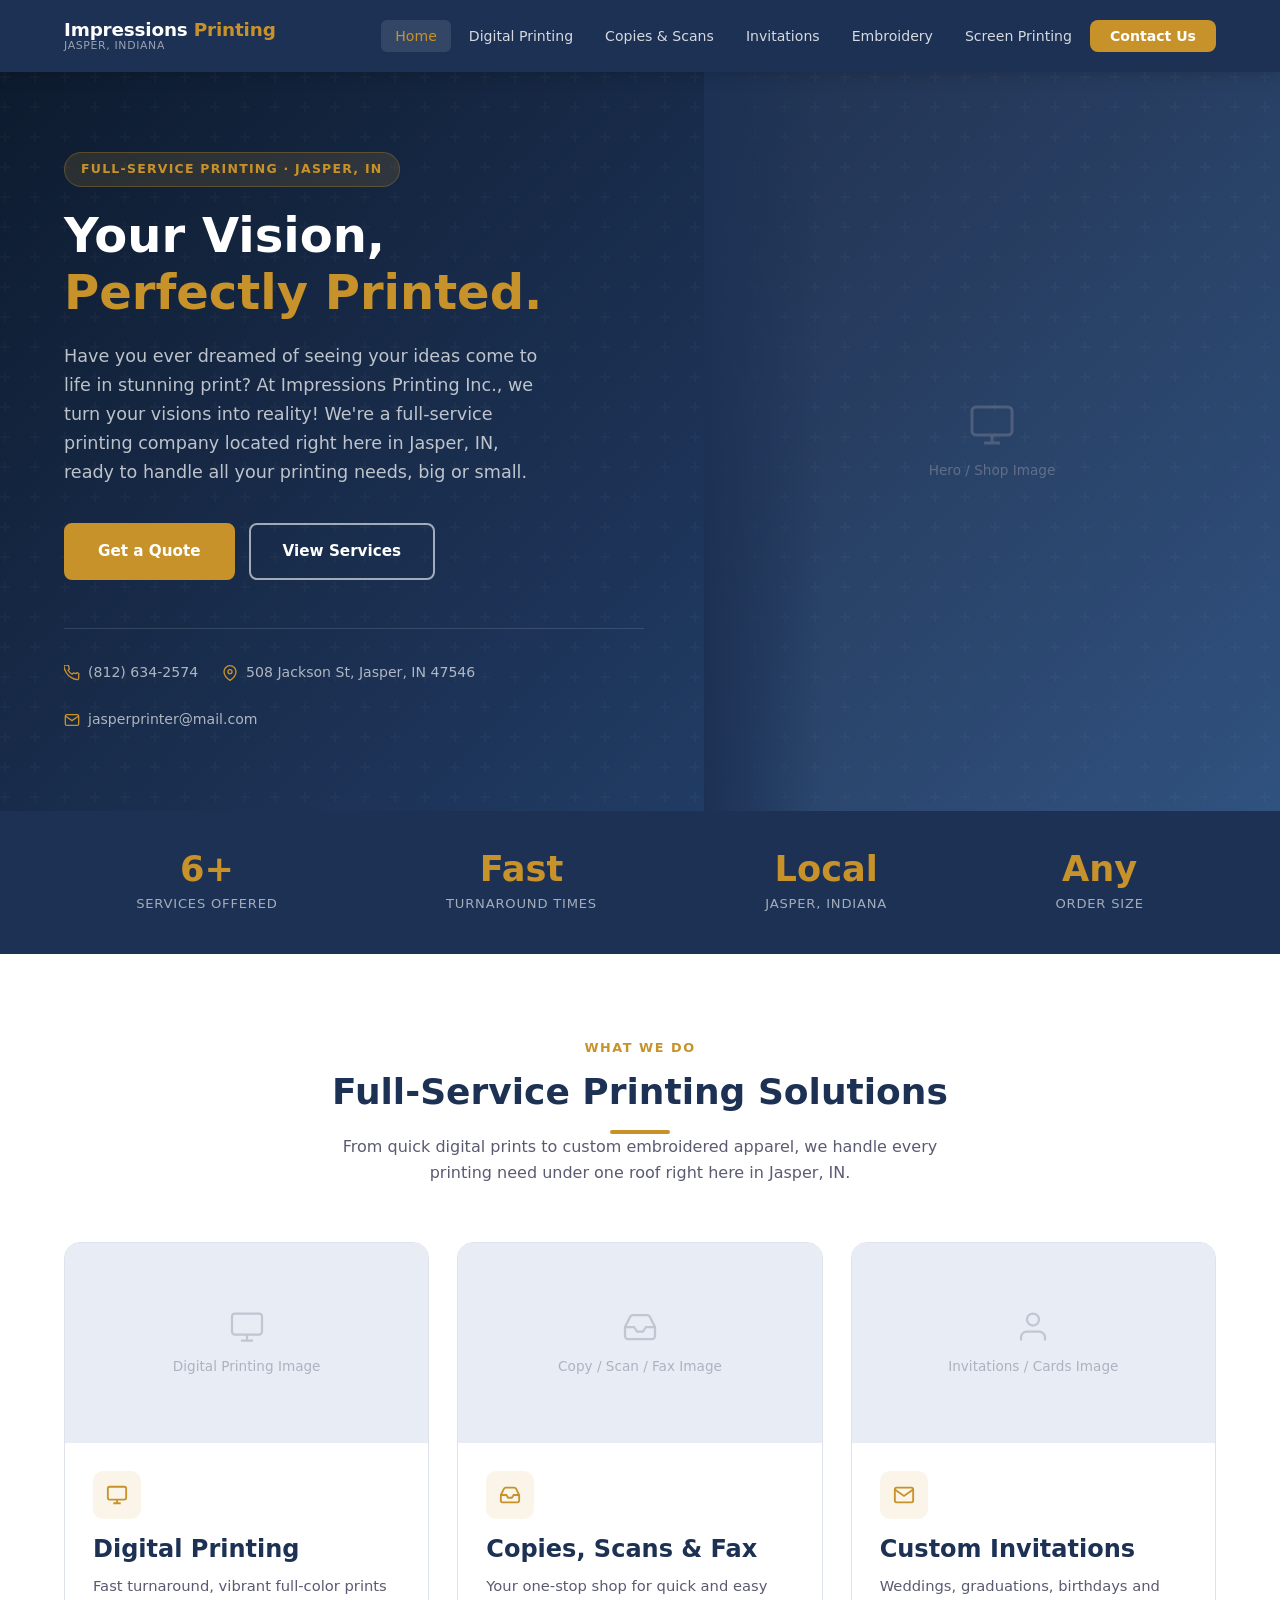
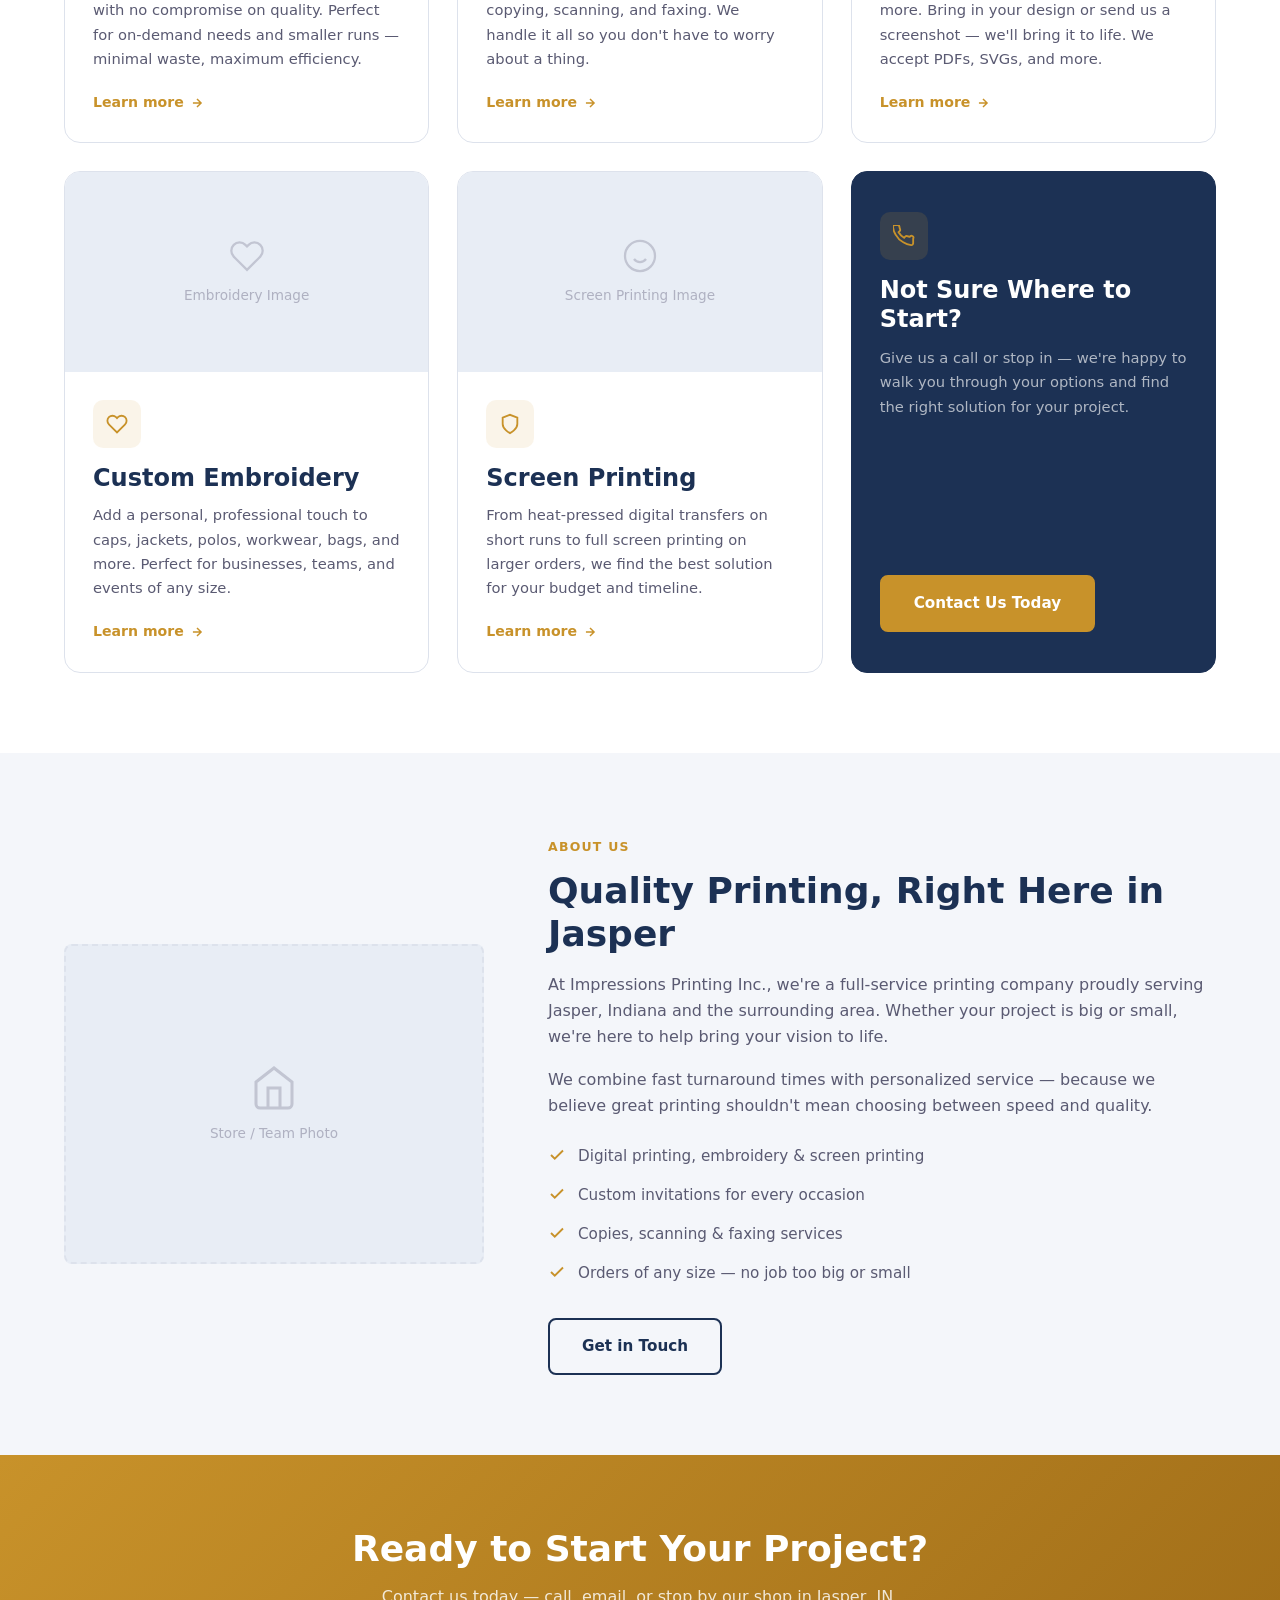
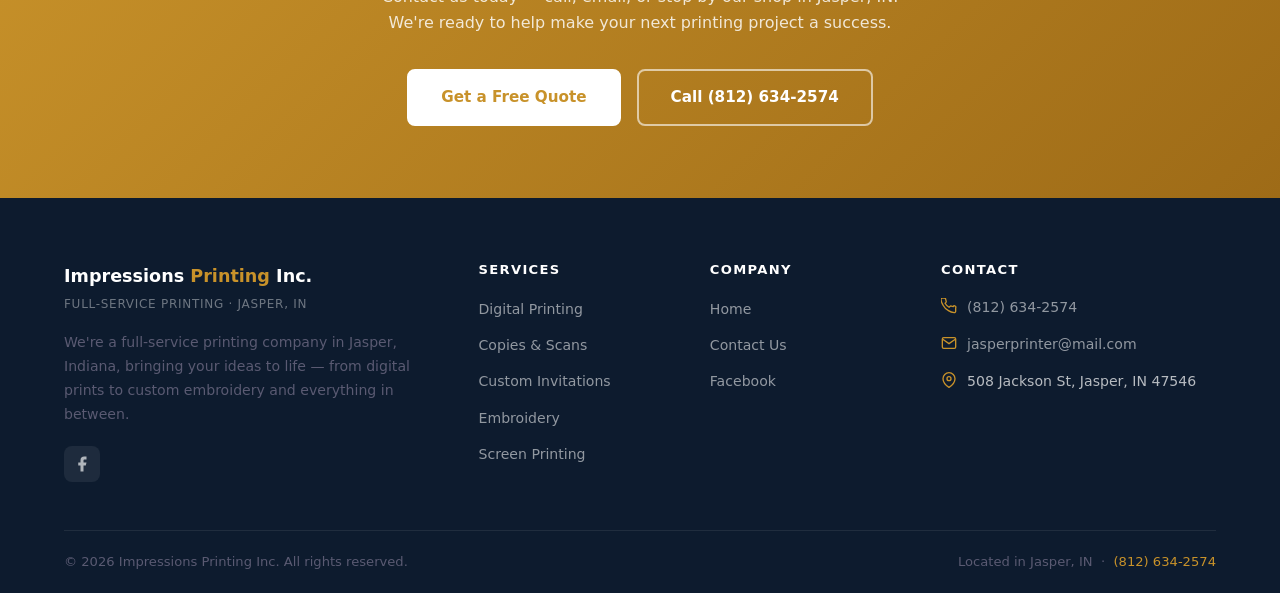
==== index.html @ 78465566 "Add files via upload" ====
<!DOCTYPE html>
<html lang="en">
<head>
  <meta charset="UTF-8" />
  <meta name="viewport" content="width=device-width, initial-scale=1.0" />
  <title>Impressions Printing Inc. — Full-Service Printing in Jasper, IN</title>
  <meta name="description" content="Impressions Printing Inc. in Jasper, IN offers digital printing, embroidery, screen printing, custom invitations, copies, scans, and faxing services." />
  <link rel="stylesheet" href="css/style.css" />
  <link rel="stylesheet" href="css/index.css" />
</head>
<body>

  <!-- ── Navigation ──────────────────────────────────────── -->
  <nav class="nav" role="navigation" aria-label="Main navigation">
    <div class="container nav__inner">
      <a href="index.html" class="nav__brand">
        <span class="nav__brand-name">Impressions <span>Printing</span></span>
        <span class="nav__brand-tagline">Jasper, Indiana</span>
      </a>

      <ul class="nav__links" role="list">
        <li><a href="index.html" class="active">Home</a></li>
        <li><a href="digital-printing.html">Digital Printing</a></li>
        <li><a href="copies-scans-fax.html">Copies &amp; Scans</a></li>
        <li><a href="invitations.html">Invitations</a></li>
        <li><a href="embroidery.html">Embroidery</a></li>
        <li><a href="screen-printing.html">Screen Printing</a></li>
        <li><a href="contact.html" class="nav__cta">Contact Us</a></li>
      </ul>

      <button class="nav__hamburger" id="hamburger" aria-label="Open menu" aria-expanded="false">
        <span></span><span></span><span></span>
      </button>
    </div>
  </nav>

  <!-- Mobile Nav -->
  <div class="nav__mobile" id="mobileNav" role="navigation" aria-label="Mobile navigation">
    <a href="index.html" class="active">Home</a>
    <a href="digital-printing.html">Digital Printing</a>
    <a href="copies-scans-fax.html">Copies &amp; Scans</a>
    <a href="invitations.html">Invitations</a>
    <a href="embroidery.html">Embroidery</a>
    <a href="screen-printing.html">Screen Printing</a>
    <a href="contact.html">Contact Us</a>
  </div>

  <!-- ── Hero ────────────────────────────────────────────── -->
  <section class="hero">
    <div class="hero__bg"></div>
    <div class="hero__image-area">
      <div class="img-placeholder">
        <svg width="48" height="48" fill="none" stroke="currentColor" stroke-width="1.5" viewBox="0 0 24 24"><rect x="2" y="3" width="20" height="14" rx="2"/><path d="M8 21h8M12 17v4"/></svg>
        <span>Hero / Shop Image</span>
      </div>
    </div>
    <div class="container">
      <div class="hero__content">
        <div class="hero__eyebrow">Full-Service Printing · Jasper, IN</div>
        <h1 class="hero__title">Your Vision,<br><span>Perfectly Printed.</span></h1>
        <p class="hero__subtitle">Have you ever dreamed of seeing your ideas come to life in stunning print? At Impressions Printing Inc., we turn your visions into reality! We're a full-service printing company located right here in Jasper, IN, ready to handle all your printing needs, big or small.</p>
        <div class="hero__actions">
          <a href="contact.html" class="btn btn-primary">Get a Quote</a>
          <a href="#services" class="btn btn-outline">View Services</a>
        </div>
        <div class="hero__meta">
          <span class="hero__meta-item">
            <svg width="16" height="16" fill="none" stroke="currentColor" stroke-width="2" viewBox="0 0 24 24"><path d="M22 16.92v3a2 2 0 01-2.18 2 19.79 19.79 0 01-8.63-3.07A19.5 19.5 0 013.07 10.8a19.79 19.79 0 01-3.07-8.68A2 2 0 012 0h3a2 2 0 012 1.72c.127.96.361 1.903.7 2.81a2 2 0 01-.45 2.11L6.09 7.91a16 16 0 006 6l1.27-1.27a2 2 0 012.11-.45c.907.339 1.85.573 2.81.7A2 2 0 0122 14.92v2z"/></svg>
            (812) 634-2574
          </span>
          <span class="hero__meta-item">
            <svg width="16" height="16" fill="none" stroke="currentColor" stroke-width="2" viewBox="0 0 24 24"><path d="M21 10c0 7-9 13-9 13s-9-6-9-13a9 9 0 0118 0z"/><circle cx="12" cy="10" r="3"/></svg>
            508 Jackson St, Jasper, IN 47546
          </span>
          <span class="hero__meta-item">
            <svg width="16" height="16" fill="none" stroke="currentColor" stroke-width="2" viewBox="0 0 24 24"><path d="M4 4h16c1.1 0 2 .9 2 2v12c0 1.1-.9 2-2 2H4c-1.1 0-2-.9-2-2V6c0-1.1.9-2 2-2z"/><polyline points="22,6 12,13 2,6"/></svg>
            jasperprinter@mail.com
          </span>
        </div>
      </div>
    </div>
  </section>

  <!-- ── Stats Bar ───────────────────────────────────────── -->
  <div class="stats-bar">
    <div class="container">
      <div class="stats-bar__inner">
        <div class="stat-item">
          <div class="stat-item__number">6+</div>
          <div class="stat-item__label">Services Offered</div>
        </div>
        <div class="stat-item">
          <div class="stat-item__number">Fast</div>
          <div class="stat-item__label">Turnaround Times</div>
        </div>
        <div class="stat-item">
          <div class="stat-item__number">Local</div>
          <div class="stat-item__label">Jasper, Indiana</div>
        </div>
        <div class="stat-item">
          <div class="stat-item__number">Any</div>
          <div class="stat-item__label">Order Size</div>
        </div>
      </div>
    </div>
  </div>

  <!-- ── Services Grid ───────────────────────────────────── -->
  <section class="section" id="services">
    <div class="container">
      <div class="section-header fade-in">
        <span class="eyebrow">What We Do</span>
        <h2>Full-Service Printing Solutions</h2>
        <div class="divider"></div>
        <p>From quick digital prints to custom embroidered apparel, we handle every printing need under one roof right here in Jasper, IN.</p>
      </div>

      <div class="services-grid">
        <!-- Digital Printing -->
        <article class="service-card fade-in">
          <div class="service-card__image">
            <div class="img-placeholder">
              <svg width="36" height="36" fill="none" stroke="currentColor" stroke-width="1.5" viewBox="0 0 24 24"><rect x="2" y="3" width="20" height="14" rx="2"/><path d="M8 21h8M12 17v4"/></svg>
              <span>Digital Printing Image</span>
            </div>
          </div>
          <div class="service-card__body">
            <div class="service-card__icon">
              <svg width="22" height="22" fill="none" stroke="currentColor" stroke-width="2" viewBox="0 0 24 24"><rect x="2" y="3" width="20" height="14" rx="2"/><path d="M8 21h8M12 17v4"/></svg>
            </div>
            <h3>Digital Printing</h3>
            <p>Fast turnaround, vibrant full-color prints with no compromise on quality. Perfect for on-demand needs and smaller runs — minimal waste, maximum efficiency.</p>
            <a href="digital-printing.html" class="service-card__link">
              Learn more
              <svg width="14" height="14" fill="none" stroke="currentColor" stroke-width="2.5" viewBox="0 0 24 24"><path d="M5 12h14M12 5l7 7-7 7"/></svg>
            </a>
          </div>
        </article>

        <!-- Copies / Scans / Fax -->
        <article class="service-card fade-in">
          <div class="service-card__image">
            <div class="img-placeholder">
              <svg width="36" height="36" fill="none" stroke="currentColor" stroke-width="1.5" viewBox="0 0 24 24"><polyline points="22 12 16 12 14 15 10 15 8 12 2 12"/><path d="M5.45 5.11L2 12v6a2 2 0 002 2h16a2 2 0 002-2v-6l-3.45-6.89A2 2 0 0016.76 4H7.24a2 2 0 00-1.79 1.11z"/></svg>
              <span>Copy / Scan / Fax Image</span>
            </div>
          </div>
          <div class="service-card__body">
            <div class="service-card__icon">
              <svg width="22" height="22" fill="none" stroke="currentColor" stroke-width="2" viewBox="0 0 24 24"><polyline points="22 12 16 12 14 15 10 15 8 12 2 12"/><path d="M5.45 5.11L2 12v6a2 2 0 002 2h16a2 2 0 002-2v-6l-3.45-6.89A2 2 0 0016.76 4H7.24a2 2 0 00-1.79 1.11z"/></svg>
            </div>
            <h3>Copies, Scans &amp; Fax</h3>
            <p>Your one-stop shop for quick and easy copying, scanning, and faxing. We handle it all so you don't have to worry about a thing.</p>
            <a href="copies-scans-fax.html" class="service-card__link">
              Learn more
              <svg width="14" height="14" fill="none" stroke="currentColor" stroke-width="2.5" viewBox="0 0 24 24"><path d="M5 12h14M12 5l7 7-7 7"/></svg>
            </a>
          </div>
        </article>

        <!-- Invitations -->
        <article class="service-card fade-in">
          <div class="service-card__image">
            <div class="img-placeholder">
              <svg width="36" height="36" fill="none" stroke="currentColor" stroke-width="1.5" viewBox="0 0 24 24"><path d="M20 21v-2a4 4 0 00-4-4H8a4 4 0 00-4 4v2"/><circle cx="12" cy="7" r="4"/></svg>
              <span>Invitations / Cards Image</span>
            </div>
          </div>
          <div class="service-card__body">
            <div class="service-card__icon">
              <svg width="22" height="22" fill="none" stroke="currentColor" stroke-width="2" viewBox="0 0 24 24"><path d="M4 4h16c1.1 0 2 .9 2 2v12c0 1.1-.9 2-2 2H4c-1.1 0-2-.9-2-2V6c0-1.1.9-2 2-2z"/><polyline points="22,6 12,13 2,6"/></svg>
            </div>
            <h3>Custom Invitations</h3>
            <p>Weddings, graduations, birthdays and more. Bring in your design or send us a screenshot — we'll bring it to life. We accept PDFs, SVGs, and more.</p>
            <a href="invitations.html" class="service-card__link">
              Learn more
              <svg width="14" height="14" fill="none" stroke="currentColor" stroke-width="2.5" viewBox="0 0 24 24"><path d="M5 12h14M12 5l7 7-7 7"/></svg>
            </a>
          </div>
        </article>

        <!-- Embroidery -->
        <article class="service-card fade-in">
          <div class="service-card__image">
            <div class="img-placeholder">
              <svg width="36" height="36" fill="none" stroke="currentColor" stroke-width="1.5" viewBox="0 0 24 24"><path d="M20.84 4.61a5.5 5.5 0 00-7.78 0L12 5.67l-1.06-1.06a5.5 5.5 0 00-7.78 7.78l1.06 1.06L12 21.23l7.78-7.78 1.06-1.06a5.5 5.5 0 000-7.78z"/></svg>
              <span>Embroidery Image</span>
            </div>
          </div>
          <div class="service-card__body">
            <div class="service-card__icon">
              <svg width="22" height="22" fill="none" stroke="currentColor" stroke-width="2" viewBox="0 0 24 24"><path d="M20.84 4.61a5.5 5.5 0 00-7.78 0L12 5.67l-1.06-1.06a5.5 5.5 0 00-7.78 7.78l1.06 1.06L12 21.23l7.78-7.78 1.06-1.06a5.5 5.5 0 000-7.78z"/></svg>
            </div>
            <h3>Custom Embroidery</h3>
            <p>Add a personal, professional touch to caps, jackets, polos, workwear, bags, and more. Perfect for businesses, teams, and events of any size.</p>
            <a href="embroidery.html" class="service-card__link">
              Learn more
              <svg width="14" height="14" fill="none" stroke="currentColor" stroke-width="2.5" viewBox="0 0 24 24"><path d="M5 12h14M12 5l7 7-7 7"/></svg>
            </a>
          </div>
        </article>

        <!-- Screen Printing -->
        <article class="service-card fade-in">
          <div class="service-card__image">
            <div class="img-placeholder">
              <svg width="36" height="36" fill="none" stroke="currentColor" stroke-width="1.5" viewBox="0 0 24 24"><circle cx="12" cy="12" r="10"/><path d="M8 14s1.5 2 4 2 4-2 4-2M9 9h.01M15 9h.01"/></svg>
              <span>Screen Printing Image</span>
            </div>
          </div>
          <div class="service-card__body">
            <div class="service-card__icon">
              <svg width="22" height="22" fill="none" stroke="currentColor" stroke-width="2" viewBox="0 0 24 24"><path d="M12 22s8-4 8-10V5l-8-3-8 3v7c0 6 8 10 8 10z"/></svg>
            </div>
            <h3>Screen Printing</h3>
            <p>From heat-pressed digital transfers on short runs to full screen printing on larger orders, we find the best solution for your budget and timeline.</p>
            <a href="screen-printing.html" class="service-card__link">
              Learn more
              <svg width="14" height="14" fill="none" stroke="currentColor" stroke-width="2.5" viewBox="0 0 24 24"><path d="M5 12h14M12 5l7 7-7 7"/></svg>
            </a>
          </div>
        </article>

        <!-- CTA Card -->
        <article class="service-card fade-in" style="background: var(--primary); border-color: var(--primary);">
          <div class="service-card__body" style="justify-content: center; align-items: flex-start; padding: 40px 28px;">
            <div class="service-card__icon" style="background: rgba(200,146,42,0.15);">
              <svg width="22" height="22" fill="none" stroke="currentColor" stroke-width="2" viewBox="0 0 24 24" style="color: var(--accent)"><path d="M22 16.92v3a2 2 0 01-2.18 2 19.79 19.79 0 01-8.63-3.07A19.5 19.5 0 013.07 10.8 19.79 19.79 0 01-.01 2.18 2 2 0 012 0h3a2 2 0 012 1.72c.127.96.361 1.903.7 2.81a2 2 0 01-.45 2.11L6.09 7.91a16 16 0 006 6l1.27-1.27a2 2 0 012.11-.45c.907.339 1.85.573 2.81.7A2 2 0 0122 14.92v2z"/></svg>
            </div>
            <h3 style="color: #fff; margin-bottom: 12px;">Not Sure Where to Start?</h3>
            <p style="color: rgba(255,255,255,0.65); margin-bottom: 24px;">Give us a call or stop in — we're happy to walk you through your options and find the right solution for your project.</p>
            <a href="contact.html" class="btn btn-primary">Contact Us Today</a>
          </div>
        </article>
      </div>
    </div>
  </section>

  <!-- ── About / Intro ───────────────────────────────────── -->
  <section class="section section--light">
    <div class="container">
      <div class="feature-row">
        <div class="feature-row__image fade-in">
          <div class="img-placeholder" style="height:100%;">
            <svg width="48" height="48" fill="none" stroke="currentColor" stroke-width="1.5" viewBox="0 0 24 24"><path d="M3 9l9-7 9 7v11a2 2 0 01-2 2H5a2 2 0 01-2-2z"/><polyline points="9 22 9 12 15 12 15 22"/></svg>
            <span>Store / Team Photo</span>
          </div>
        </div>
        <div class="feature-row__content fade-in">
          <span class="eyebrow">About Us</span>
          <h2>Quality Printing, Right Here in Jasper</h2>
          <p>At Impressions Printing Inc., we're a full-service printing company proudly serving Jasper, Indiana and the surrounding area. Whether your project is big or small, we're here to help bring your vision to life.</p>
          <p>We combine fast turnaround times with personalized service — because we believe great printing shouldn't mean choosing between speed and quality.</p>
          <ul class="icon-list">
            <li>
              <svg width="18" height="18" fill="none" stroke="currentColor" stroke-width="2.5" viewBox="0 0 24 24"><polyline points="20 6 9 17 4 12"/></svg>
              Digital printing, embroidery &amp; screen printing
            </li>
            <li>
              <svg width="18" height="18" fill="none" stroke="currentColor" stroke-width="2.5" viewBox="0 0 24 24"><polyline points="20 6 9 17 4 12"/></svg>
              Custom invitations for every occasion
            </li>
            <li>
              <svg width="18" height="18" fill="none" stroke="currentColor" stroke-width="2.5" viewBox="0 0 24 24"><polyline points="20 6 9 17 4 12"/></svg>
              Copies, scanning &amp; faxing services
            </li>
            <li>
              <svg width="18" height="18" fill="none" stroke="currentColor" stroke-width="2.5" viewBox="0 0 24 24"><polyline points="20 6 9 17 4 12"/></svg>
              Orders of any size — no job too big or small
            </li>
          </ul>
          <a href="contact.html" class="btn btn-outline-dark" style="margin-top: 8px;">Get in Touch</a>
        </div>
      </div>
    </div>
  </section>

  <!-- ── CTA Banner ──────────────────────────────────────── -->
  <section class="cta-banner">
    <div class="container">
      <h2>Ready to Start Your Project?</h2>
      <p>Contact us today — call, email, or stop by our shop in Jasper, IN. We're ready to help make your next printing project a success.</p>
      <div class="cta-banner__actions">
        <a href="contact.html" class="btn btn-primary">Get a Free Quote</a>
        <a href="tel:8126342574" class="btn btn-outline">Call (812) 634-2574</a>
      </div>
    </div>
  </section>

  <!-- ── Footer ──────────────────────────────────────────── -->
  <footer class="footer">
    <div class="container">
      <div class="footer__grid">
        <div>
          <div class="footer__brand-name">Impressions <span>Printing</span> Inc.</div>
          <div class="footer__brand-tagline">Full-Service Printing · Jasper, IN</div>
          <p class="footer__about">We're a full-service printing company in Jasper, Indiana, bringing your ideas to life — from digital prints to custom embroidery and everything in between.</p>
          <div class="footer__social">
            <a href="https://www.facebook.com/jasperprinter" target="_blank" rel="noopener" aria-label="Find us on Facebook">
              <svg width="18" height="18" fill="currentColor" viewBox="0 0 24 24"><path d="M18 2h-3a5 5 0 00-5 5v3H7v4h3v8h4v-8h3l1-4h-4V7a1 1 0 011-1h3z"/></svg>
            </a>
          </div>
        </div>

        <div class="footer__col">
          <h5>Services</h5>
          <ul class="footer__links">
            <li><a href="digital-printing.html">Digital Printing</a></li>
            <li><a href="copies-scans-fax.html">Copies &amp; Scans</a></li>
            <li><a href="invitations.html">Custom Invitations</a></li>
            <li><a href="embroidery.html">Embroidery</a></li>
            <li><a href="screen-printing.html">Screen Printing</a></li>
          </ul>
        </div>

        <div class="footer__col">
          <h5>Company</h5>
          <ul class="footer__links">
            <li><a href="index.html">Home</a></li>
            <li><a href="contact.html">Contact Us</a></li>
            <li><a href="https://www.facebook.com/jasperprinter" target="_blank" rel="noopener">Facebook</a></li>
          </ul>
        </div>

        <div class="footer__col">
          <h5>Contact</h5>
          <div class="footer__contact-item">
            <svg width="16" height="16" fill="none" stroke="currentColor" stroke-width="2" viewBox="0 0 24 24"><path d="M22 16.92v3a2 2 0 01-2.18 2 19.79 19.79 0 01-8.63-3.07A19.5 19.5 0 013.07 10.8 19.79 19.79 0 01-.01 2.18 2 2 0 012 0h3a2 2 0 012 1.72c.127.96.361 1.903.7 2.81a2 2 0 01-.45 2.11L6.09 7.91a16 16 0 006 6l1.27-1.27a2 2 0 012.11-.45c.907.339 1.85.573 2.81.7A2 2 0 0122 14.92v2z"/></svg>
            <a href="tel:8126342574">(812) 634-2574</a>
          </div>
          <div class="footer__contact-item">
            <svg width="16" height="16" fill="none" stroke="currentColor" stroke-width="2" viewBox="0 0 24 24"><path d="M4 4h16c1.1 0 2 .9 2 2v12c0 1.1-.9 2-2 2H4c-1.1 0-2-.9-2-2V6c0-1.1.9-2 2-2z"/><polyline points="22,6 12,13 2,6"/></svg>
            <a href="mailto:jasperprinter@mail.com">jasperprinter@mail.com</a>
          </div>
          <div class="footer__contact-item">
            <svg width="16" height="16" fill="none" stroke="currentColor" stroke-width="2" viewBox="0 0 24 24"><path d="M21 10c0 7-9 13-9 13s-9-6-9-13a9 9 0 0118 0z"/><circle cx="12" cy="10" r="3"/></svg>
            <span>508 Jackson St, Jasper, IN 47546</span>
          </div>
        </div>
      </div>

      <div class="footer__bottom">
        <p>&copy; 2026 Impressions Printing Inc. All rights reserved.</p>
        <p>Located in Jasper, IN &nbsp;·&nbsp; <a href="tel:8126342574" style="color: var(--accent)">(812) 634-2574</a></p>
      </div>
    </div>
  </footer>

  <script src="js/main.js"></script>
</body>
</html>
---- css/style.css ----
/* ============================================================
   Impressions Printing Inc. — Shared Stylesheet
   Used across all pages. Page-specific styles live in their
   own files: index.css, contact.css, embroidery.css, etc.
   ============================================================ */

/* ── Variables ─────────────────────────────────────────────── */
:root {
  --primary:        #1C3154;
  --primary-hover:  #243D68;
  --accent:         #C8922A;
  --accent-hover:   #DDA535;
  --dark:           #0D1B2E;
  --text:           #2C2C3E;
  --text-secondary: #5A5A72;
  --text-light:     #8A8AA0;
  --bg:             #FFFFFF;
  --bg-light:       #F4F6FA;
  --bg-mid:         #E8EDF5;
  --border:         #DDE2EC;
  --shadow-sm:      0 2px 8px rgba(28,49,84,0.08);
  --shadow-md:      0 4px 24px rgba(28,49,84,0.13);
  --shadow-lg:      0 8px 48px rgba(28,49,84,0.18);
  --radius:         8px;
  --radius-lg:      16px;
  --transition:     0.25s ease;
  --nav-height:     72px;
  --max-width:      1200px;
}

/* ── Reset & Base ───────────────────────────────────────────── */
*, *::before, *::after { box-sizing: border-box; margin: 0; padding: 0; }

html { scroll-behavior: smooth; font-size: 16px; }

body {
  font-family: 'Segoe UI', system-ui, -apple-system, sans-serif;
  color: var(--text);
  background: var(--bg);
  line-height: 1.65;
  -webkit-font-smoothing: antialiased;
  padding-top: var(--nav-height);
}

img { max-width: 100%; height: auto; display: block; }
a  { color: inherit; text-decoration: none; }
ul { list-style: none; }

/* ── Typography ─────────────────────────────────────────────── */
h1, h2, h3, h4, h5 {
  font-weight: 700;
  line-height: 1.2;
  color: var(--primary);
}
h1 { font-size: clamp(2rem, 5vw, 3rem); }
h2 { font-size: clamp(1.5rem, 3.5vw, 2.25rem); }
h3 { font-size: clamp(1.1rem, 2.5vw, 1.5rem); }
h4 { font-size: 1.1rem; }
p  { color: var(--text-secondary); }

/* ── Utilities ──────────────────────────────────────────────── */
.container {
  width: 100%;
  max-width: var(--max-width);
  margin: 0 auto;
  padding: 0 24px;
}

.section { padding: 80px 0; }
.section--light { background: var(--bg-light); }
.section--dark  { background: var(--dark); color: #fff; }
.section--dark h2, .section--dark h3 { color: #fff; }
.section--dark p { color: rgba(255,255,255,0.75); }

.section-header {
  text-align: center;
  margin-bottom: 56px;
}
.section-header .eyebrow {
  display: inline-block;
  font-size: 0.8rem;
  font-weight: 700;
  letter-spacing: 0.12em;
  text-transform: uppercase;
  color: var(--accent);
  margin-bottom: 12px;
}
.section-header h2 { margin-bottom: 16px; }
.section-header p  { max-width: 600px; margin: 0 auto; }

.divider {
  width: 60px;
  height: 4px;
  background: var(--accent);
  border-radius: 2px;
  margin: 16px auto 0;
}

/* ── Buttons ────────────────────────────────────────────────── */
.btn {
  display: inline-flex;
  align-items: center;
  gap: 8px;
  padding: 14px 32px;
  border-radius: var(--radius);
  font-weight: 600;
  font-size: 0.95rem;
  cursor: pointer;
  border: 2px solid transparent;
  transition: var(--transition);
  white-space: nowrap;
}
.btn-primary {
  background: var(--accent);
  color: #fff;
  border-color: var(--accent);
}
.btn-primary:hover {
  background: var(--accent-hover);
  border-color: var(--accent-hover);
  transform: translateY(-1px);
  box-shadow: var(--shadow-md);
}
.btn-outline {
  background: transparent;
  color: #fff;
  border-color: rgba(255,255,255,0.6);
}
.btn-outline:hover {
  background: rgba(255,255,255,0.12);
  border-color: #fff;
}
.btn-outline-dark {
  background: transparent;
  color: var(--primary);
  border-color: var(--primary);
}
.btn-outline-dark:hover {
  background: var(--primary);
  color: #fff;
}

/* ── Image Placeholders ─────────────────────────────────────── */
.img-placeholder {
  background: var(--bg-mid);
  display: flex;
  flex-direction: column;
  align-items: center;
  justify-content: center;
  gap: 10px;
  color: var(--text-light);
  font-size: 0.85rem;
  font-weight: 500;
  border-radius: var(--radius);
  border: 2px dashed var(--border);
  text-align: center;
  padding: 24px;
}
.img-placeholder svg { opacity: 0.4; }
.img-placeholder span { opacity: 0.6; }

/* ── Navigation ─────────────────────────────────────────────── */
.nav {
  position: fixed;
  top: 0;
  left: 0;
  right: 0;
  z-index: 1000;
  height: var(--nav-height);
  background: var(--primary);
  box-shadow: 0 2px 16px rgba(0,0,0,0.18);
  transition: var(--transition);
}
.nav__inner {
  display: flex;
  align-items: center;
  justify-content: space-between;
  height: 100%;
}
.nav__brand {
  display: flex;
  flex-direction: column;
  line-height: 1.15;
}
.nav__brand-name {
  font-size: 1.15rem;
  font-weight: 800;
  color: #fff;
  letter-spacing: -0.01em;
}
.nav__brand-name span { color: var(--accent); }
.nav__brand-tagline {
  font-size: 0.68rem;
  color: rgba(255,255,255,0.55);
  letter-spacing: 0.06em;
  text-transform: uppercase;
}
.nav__links {
  display: flex;
  align-items: center;
  gap: 4px;
}
.nav__links a {
  padding: 8px 14px;
  border-radius: 6px;
  font-size: 0.88rem;
  font-weight: 500;
  color: rgba(255,255,255,0.82);
  transition: var(--transition);
  white-space: nowrap;
}
.nav__links a:hover,
.nav__links a.active {
  color: #fff;
  background: rgba(255,255,255,0.1);
}
.nav__links a.active { color: var(--accent); }
.nav__cta {
  padding: 8px 20px !important;
  background: var(--accent) !important;
  color: #fff !important;
  border-radius: var(--radius) !important;
  font-weight: 600 !important;
}
.nav__cta:hover {
  background: var(--accent-hover) !important;
  transform: translateY(-1px);
}
.nav__hamburger {
  display: none;
  flex-direction: column;
  gap: 5px;
  cursor: pointer;
  padding: 6px;
  background: none;
  border: none;
}
.nav__hamburger span {
  display: block;
  width: 24px;
  height: 2px;
  background: #fff;
  border-radius: 2px;
  transition: var(--transition);
}
.nav__hamburger.open span:nth-child(1) { transform: translateY(7px) rotate(45deg); }
.nav__hamburger.open span:nth-child(2) { opacity: 0; }
.nav__hamburger.open span:nth-child(3) { transform: translateY(-7px) rotate(-45deg); }
.nav__mobile {
  display: none;
  position: fixed;
  top: var(--nav-height);
  left: 0;
  right: 0;
  background: var(--dark);
  padding: 16px 24px 24px;
  flex-direction: column;
  gap: 4px;
  box-shadow: var(--shadow-lg);
  z-index: 999;
}
.nav__mobile.open { display: flex; }
.nav__mobile a {
  padding: 12px 16px;
  border-radius: var(--radius);
  color: rgba(255,255,255,0.85);
  font-weight: 500;
  transition: var(--transition);
  border-bottom: 1px solid rgba(255,255,255,0.06);
}
.nav__mobile a:last-child { border-bottom: none; }
.nav__mobile a:hover, .nav__mobile a.active {
  background: rgba(255,255,255,0.08);
  color: var(--accent);
}

/* ── Inner Page Hero ────────────────────────────────────────── */
/* Full homepage hero lives in index.css */
.page-hero {
  background: linear-gradient(135deg, var(--dark) 0%, var(--primary) 100%);
  padding: 64px 0 56px;
  text-align: center;
}
.page-hero h1 { color: #fff; margin-bottom: 12px; }
.page-hero .page-hero__sub {
  color: rgba(255,255,255,0.65);
  font-size: 1.05rem;
  max-width: 540px;
  margin: 0 auto;
}
.page-hero .breadcrumb {
  display: flex;
  align-items: center;
  justify-content: center;
  gap: 8px;
  font-size: 0.82rem;
  color: rgba(255,255,255,0.5);
  margin-bottom: 16px;
}
.page-hero .breadcrumb a { color: var(--accent); }
.page-hero .breadcrumb span { color: rgba(255,255,255,0.3); }

/* ── Service Cards ──────────────────────────────────────────── */
/* Used on: index, digital-printing, copies-scans-fax, invitations, embroidery, contact */
.services-grid {
  display: grid;
  grid-template-columns: repeat(auto-fill, minmax(280px, 1fr));
  gap: 28px;
}
.service-card {
  background: var(--bg);
  border: 1px solid var(--border);
  border-radius: var(--radius-lg);
  overflow: hidden;
  transition: var(--transition);
  display: flex;
  flex-direction: column;
}
.service-card:hover {
  transform: translateY(-4px);
  box-shadow: var(--shadow-lg);
  border-color: rgba(200,146,42,0.3);
}
.service-card__image {
  height: 200px;
  overflow: hidden;
}
.service-card__image .img-placeholder {
  height: 100%;
  border-radius: 0;
  border: none;
}
.service-card__body { padding: 28px; flex: 1; display: flex; flex-direction: column; }
.service-card__icon {
  width: 48px;
  height: 48px;
  background: rgba(200,146,42,0.1);
  border-radius: 10px;
  display: flex;
  align-items: center;
  justify-content: center;
  margin-bottom: 16px;
  color: var(--accent);
}
.service-card__body h3 { margin-bottom: 10px; }
.service-card__body p  { font-size: 0.92rem; flex: 1; margin-bottom: 20px; }
.service-card__link {
  display: inline-flex;
  align-items: center;
  gap: 6px;
  font-size: 0.88rem;
  font-weight: 600;
  color: var(--accent);
  transition: var(--transition);
}
.service-card__link:hover { gap: 10px; }

/* ── Feature Row ────────────────────────────────────────────── */
/* Used on: index, digital-printing, copies-scans-fax, invitations, embroidery, screen-printing */
.feature-row {
  display: flex;
  align-items: center;
  gap: 64px;
  margin-bottom: 80px;
}
.feature-row:last-child { margin-bottom: 0; }
.feature-row--reverse { flex-direction: row-reverse; }
.feature-row__image {
  flex: 0 0 420px;
  height: 320px;
}
.feature-row__image .img-placeholder { height: 100%; }
.feature-row__content { flex: 1; }
.feature-row__content .eyebrow {
  display: inline-block;
  font-size: 0.78rem;
  font-weight: 700;
  letter-spacing: 0.1em;
  text-transform: uppercase;
  color: var(--accent);
  margin-bottom: 12px;
}
.feature-row__content h2 { margin-bottom: 16px; }
.feature-row__content p  { margin-bottom: 16px; }
.feature-row__content p:last-of-type { margin-bottom: 24px; }

/* ── Icon List ──────────────────────────────────────────────── */
/* Used on: index, digital-printing, invitations, embroidery, screen-printing */
.icon-list {
  display: flex;
  flex-direction: column;
  gap: 14px;
  margin: 24px 0;
}
.icon-list li {
  display: flex;
  align-items: flex-start;
  gap: 12px;
  font-size: 0.95rem;
  color: var(--text-secondary);
}
.icon-list li svg {
  color: var(--accent);
  flex-shrink: 0;
  margin-top: 2px;
}

/* ── Process Steps ──────────────────────────────────────────── */
/* Used on: digital-printing, invitations */
.process-steps {
  display: grid;
  grid-template-columns: repeat(auto-fit, minmax(200px, 1fr));
  gap: 24px;
  counter-reset: steps;
}
.process-step {
  text-align: center;
  padding: 32px 24px;
  background: var(--bg);
  border: 1px solid var(--border);
  border-radius: var(--radius-lg);
  position: relative;
}
.process-step__number {
  width: 48px;
  height: 48px;
  background: var(--primary);
  color: #fff;
  border-radius: 50%;
  display: flex;
  align-items: center;
  justify-content: center;
  font-weight: 800;
  font-size: 1.1rem;
  margin: 0 auto 16px;
}
.process-step h4 { margin-bottom: 8px; }
.process-step p  { font-size: 0.88rem; }

/* ── Tag List ───────────────────────────────────────────────── */
/* Used on: embroidery, screen-printing */
.tag-list {
  display: flex;
  flex-wrap: wrap;
  gap: 10px;
  margin: 20px 0;
}
.tag {
  display: inline-flex;
  align-items: center;
  gap: 6px;
  background: var(--bg-light);
  border: 1px solid var(--border);
  border-radius: 100px;
  padding: 7px 16px;
  font-size: 0.85rem;
  font-weight: 500;
  color: var(--text);
  transition: var(--transition);
}
.tag svg { color: var(--accent); }
.tag:hover {
  background: rgba(200,146,42,0.08);
  border-color: rgba(200,146,42,0.3);
  color: var(--primary);
}

/* ── CTA Banner ─────────────────────────────────────────────── */
/* Used on all inner pages */
.cta-banner {
  background: linear-gradient(135deg, var(--accent) 0%, #9e6b17 100%);
  padding: 72px 0;
  text-align: center;
}
.cta-banner h2  { color: #fff; margin-bottom: 14px; }
.cta-banner p   { color: rgba(255,255,255,0.82); margin-bottom: 32px; max-width: 520px; margin-left: auto; margin-right: auto; }
.cta-banner .btn-primary { background: #fff; color: var(--accent); border-color: #fff; }
.cta-banner .btn-primary:hover { background: rgba(255,255,255,0.9); }
.cta-banner .btn-outline { border-color: rgba(255,255,255,0.6); color: #fff; }
.cta-banner__actions { display: flex; justify-content: center; gap: 16px; flex-wrap: wrap; }

/* ── Footer ─────────────────────────────────────────────────── */
.footer {
  background: var(--dark);
  color: rgba(255,255,255,0.7);
  padding: 64px 0 0;
}
.footer__grid {
  display: grid;
  grid-template-columns: 2fr 1fr 1fr 1.5fr;
  gap: 48px;
  padding-bottom: 48px;
  border-bottom: 1px solid rgba(255,255,255,0.08);
}
.footer__brand-name {
  font-size: 1.1rem;
  font-weight: 800;
  color: #fff;
  margin-bottom: 4px;
}
.footer__brand-name span { color: var(--accent); }
.footer__brand-tagline {
  font-size: 0.75rem;
  color: rgba(255,255,255,0.4);
  letter-spacing: 0.06em;
  text-transform: uppercase;
  margin-bottom: 16px;
}
.footer__about { font-size: 0.88rem; line-height: 1.7; }
.footer__social {
  display: flex;
  gap: 10px;
  margin-top: 20px;
}
.footer__social a {
  width: 36px;
  height: 36px;
  background: rgba(255,255,255,0.07);
  border-radius: 8px;
  display: flex;
  align-items: center;
  justify-content: center;
  color: rgba(255,255,255,0.65);
  transition: var(--transition);
}
.footer__social a:hover { background: var(--accent); color: #fff; }
.footer__col h5 {
  color: #fff;
  font-size: 0.82rem;
  text-transform: uppercase;
  letter-spacing: 0.1em;
  margin-bottom: 18px;
}
.footer__links {
  display: flex;
  flex-direction: column;
  gap: 10px;
}
.footer__links a {
  font-size: 0.88rem;
  color: rgba(255,255,255,0.55);
  transition: var(--transition);
}
.footer__links a:hover { color: var(--accent); padding-left: 4px; }
.footer__contact-item {
  display: flex;
  align-items: flex-start;
  gap: 10px;
  font-size: 0.88rem;
  margin-bottom: 14px;
}
.footer__contact-item svg { color: var(--accent); flex-shrink: 0; margin-top: 2px; }
.footer__contact-item a { color: rgba(255,255,255,0.55); transition: var(--transition); }
.footer__contact-item a:hover { color: var(--accent); }
.footer__bottom {
  padding: 20px 0;
  display: flex;
  align-items: center;
  justify-content: space-between;
  flex-wrap: wrap;
  gap: 12px;
}
.footer__bottom p { font-size: 0.82rem; }

/* ── Shared Responsive ──────────────────────────────────────── */
@media (max-width: 1024px) {
  .feature-row__image { flex: 0 0 340px; }
  .footer__grid { grid-template-columns: 1fr 1fr; }
}

@media (max-width: 768px) {
  :root { --nav-height: 64px; }
  .section { padding: 56px 0; }
  .nav__links { display: none; }
  .nav__hamburger { display: flex; }
  .feature-row,
  .feature-row--reverse { flex-direction: column; }
  .feature-row__image { flex: none; width: 100%; height: 240px; }
  .footer__grid { grid-template-columns: 1fr; gap: 36px; }
  .footer__bottom { flex-direction: column; text-align: center; }
}

@media (max-width: 480px) {
  .container { padding: 0 16px; }
  .cta-banner__actions { flex-direction: column; align-items: center; }
}
---- css/index.css ----
/* ============================================================
   index.css — Home Page Specific Styles
   ============================================================ */

/* ── Full Homepage Hero ─────────────────────────────────────── */
.hero {
  position: relative;
  min-height: 560px;
  display: flex;
  align-items: center;
  overflow: hidden;
  background: var(--primary);
}
.hero--tall { min-height: 480px; }
.hero__bg {
  position: absolute;
  inset: 0;
  background: linear-gradient(135deg, var(--dark) 0%, var(--primary) 50%, #274b7a 100%);
}
.hero__bg::after {
  content: '';
  position: absolute;
  inset: 0;
  background: url("data:image/svg+xml,%3Csvg width='60' height='60' viewBox='0 0 60 60' xmlns='http://www.w3.org/2000/svg'%3E%3Cg fill='none' fill-rule='evenodd'%3E%3Cg fill='%23ffffff' fill-opacity='0.025'%3E%3Cpath d='M36 34v-4h-2v4h-4v2h4v4h2v-4h4v-2h-4zm0-30V0h-2v4h-4v2h4v4h2V6h4V4h-4zM6 34v-4H4v4H0v2h4v4h2v-4h4v-2H6zM6 4V0H4v4H0v2h4v4h2V6h4V4H6z'/%3E%3C/g%3E%3C/g%3E%3C/svg%3E");
}
.hero__image-area {
  position: absolute;
  right: 0;
  top: 0;
  bottom: 0;
  width: 45%;
  overflow: hidden;
}
.hero__image-area .img-placeholder {
  height: 100%;
  border-radius: 0;
  border: none;
  background: rgba(255,255,255,0.04);
}
.hero__image-area::before {
  content: '';
  position: absolute;
  left: 0;
  top: 0;
  bottom: 0;
  width: 120px;
  background: linear-gradient(to right, var(--primary), transparent);
  z-index: 1;
}
.hero__content {
  position: relative;
  z-index: 2;
  max-width: 580px;
  padding: 80px 0;
}
.hero__eyebrow {
  display: inline-block;
  background: rgba(200,146,42,0.15);
  color: var(--accent);
  border: 1px solid rgba(200,146,42,0.3);
  padding: 6px 16px;
  border-radius: 100px;
  font-size: 0.78rem;
  font-weight: 700;
  letter-spacing: 0.1em;
  text-transform: uppercase;
  margin-bottom: 20px;
}
.hero__title { color: #fff; margin-bottom: 20px; }
.hero__title span { color: var(--accent); }
.hero__subtitle {
  color: rgba(255,255,255,0.72);
  font-size: 1.1rem;
  margin-bottom: 36px;
  max-width: 480px;
}
.hero__actions {
  display: flex;
  flex-wrap: wrap;
  gap: 14px;
  align-items: center;
}
.hero__meta {
  display: flex;
  flex-wrap: wrap;
  gap: 24px;
  margin-top: 48px;
  padding-top: 32px;
  border-top: 1px solid rgba(255,255,255,0.12);
}
.hero__meta-item {
  display: flex;
  align-items: center;
  gap: 8px;
  color: rgba(255,255,255,0.65);
  font-size: 0.88rem;
}
.hero__meta-item svg { color: var(--accent); flex-shrink: 0; }

/* ── Stats Bar ──────────────────────────────────────────────── */
.stats-bar {
  background: var(--primary);
  padding: 40px 0;
}
.stats-bar__inner {
  display: flex;
  flex-wrap: wrap;
  justify-content: space-around;
  gap: 24px;
}
.stat-item { text-align: center; }
.stat-item__number {
  font-size: 2.2rem;
  font-weight: 800;
  color: var(--accent);
  line-height: 1;
  margin-bottom: 6px;
}
.stat-item__label {
  font-size: 0.82rem;
  color: rgba(255,255,255,0.6);
  text-transform: uppercase;
  letter-spacing: 0.06em;
}

/* ── Apparel Grid ───────────────────────────────────────────── */
/* Reserved for upcoming apparel websites section */
.apparel-grid {
  display: grid;
  grid-template-columns: repeat(auto-fill, minmax(260px, 1fr));
  gap: 24px;
}
.apparel-card {
  background: var(--bg);
  border: 1px solid var(--border);
  border-radius: var(--radius-lg);
  padding: 32px 28px;
  text-align: center;
  transition: var(--transition);
  display: flex;
  flex-direction: column;
  align-items: center;
  gap: 12px;
}
.apparel-card:hover {
  transform: translateY(-3px);
  box-shadow: var(--shadow-md);
}
.apparel-card__badge {
  display: inline-block;
  background: rgba(200,146,42,0.12);
  color: var(--accent);
  border: 1px solid rgba(200,146,42,0.25);
  font-size: 0.72rem;
  font-weight: 700;
  letter-spacing: 0.08em;
  text-transform: uppercase;
  padding: 4px 12px;
  border-radius: 100px;
}
.apparel-card__icon {
  width: 56px;
  height: 56px;
  background: var(--bg-light);
  border-radius: 12px;
  display: flex;
  align-items: center;
  justify-content: center;
  color: var(--primary);
}
.apparel-card h4 { color: var(--primary); }
.apparel-card p  { font-size: 0.88rem; }
.apparel-card__link {
  margin-top: 4px;
  font-size: 0.85rem;
  font-weight: 600;
  color: var(--text-light);
  letter-spacing: 0.03em;
}

/* ── Responsive ─────────────────────────────────────────────── */
@media (max-width: 1024px) {
  .hero__image-area { width: 40%; }
}

@media (max-width: 768px) {
  .hero { min-height: auto; }
  .hero__image-area { display: none; }
  .hero__content { padding: 56px 0; max-width: 100%; }
}

@media (max-width: 480px) {
  .hero__actions { flex-direction: column; align-items: flex-start; }
  .hero__actions .btn { width: 100%; justify-content: center; }
}
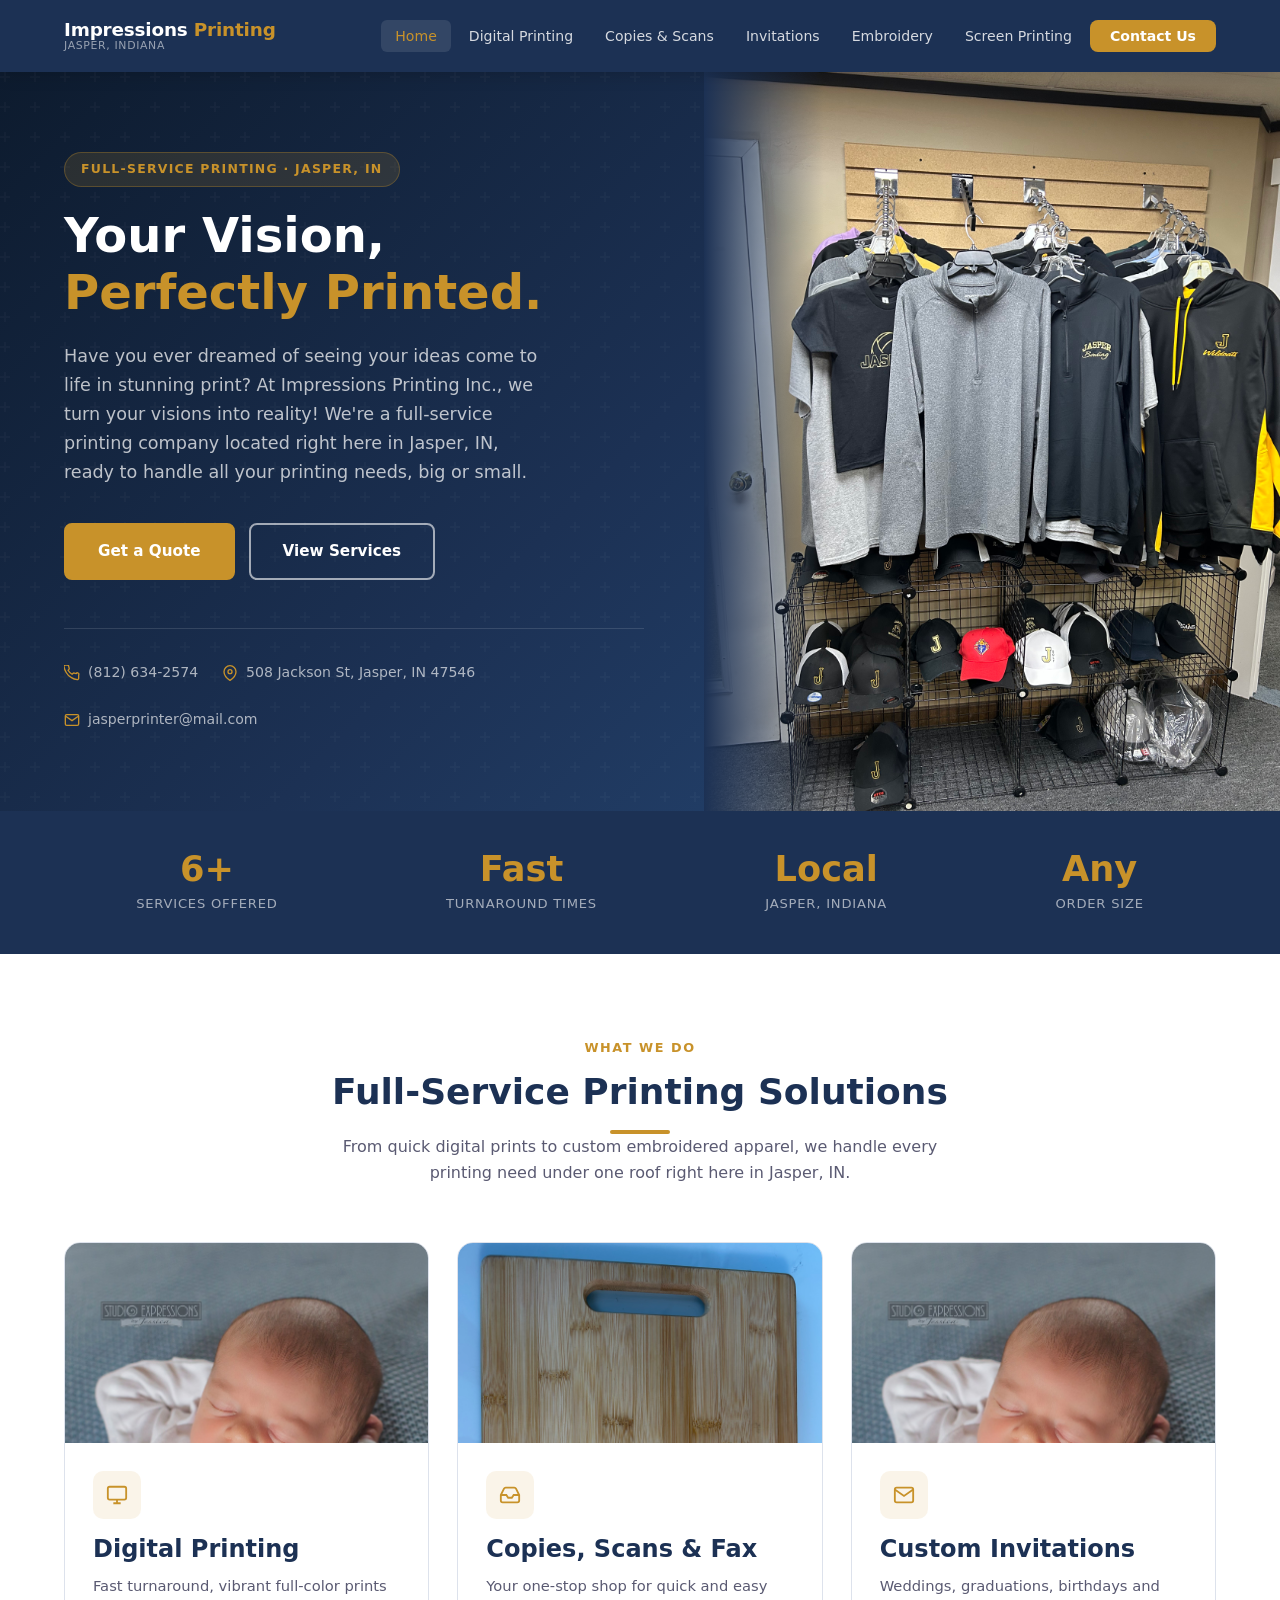
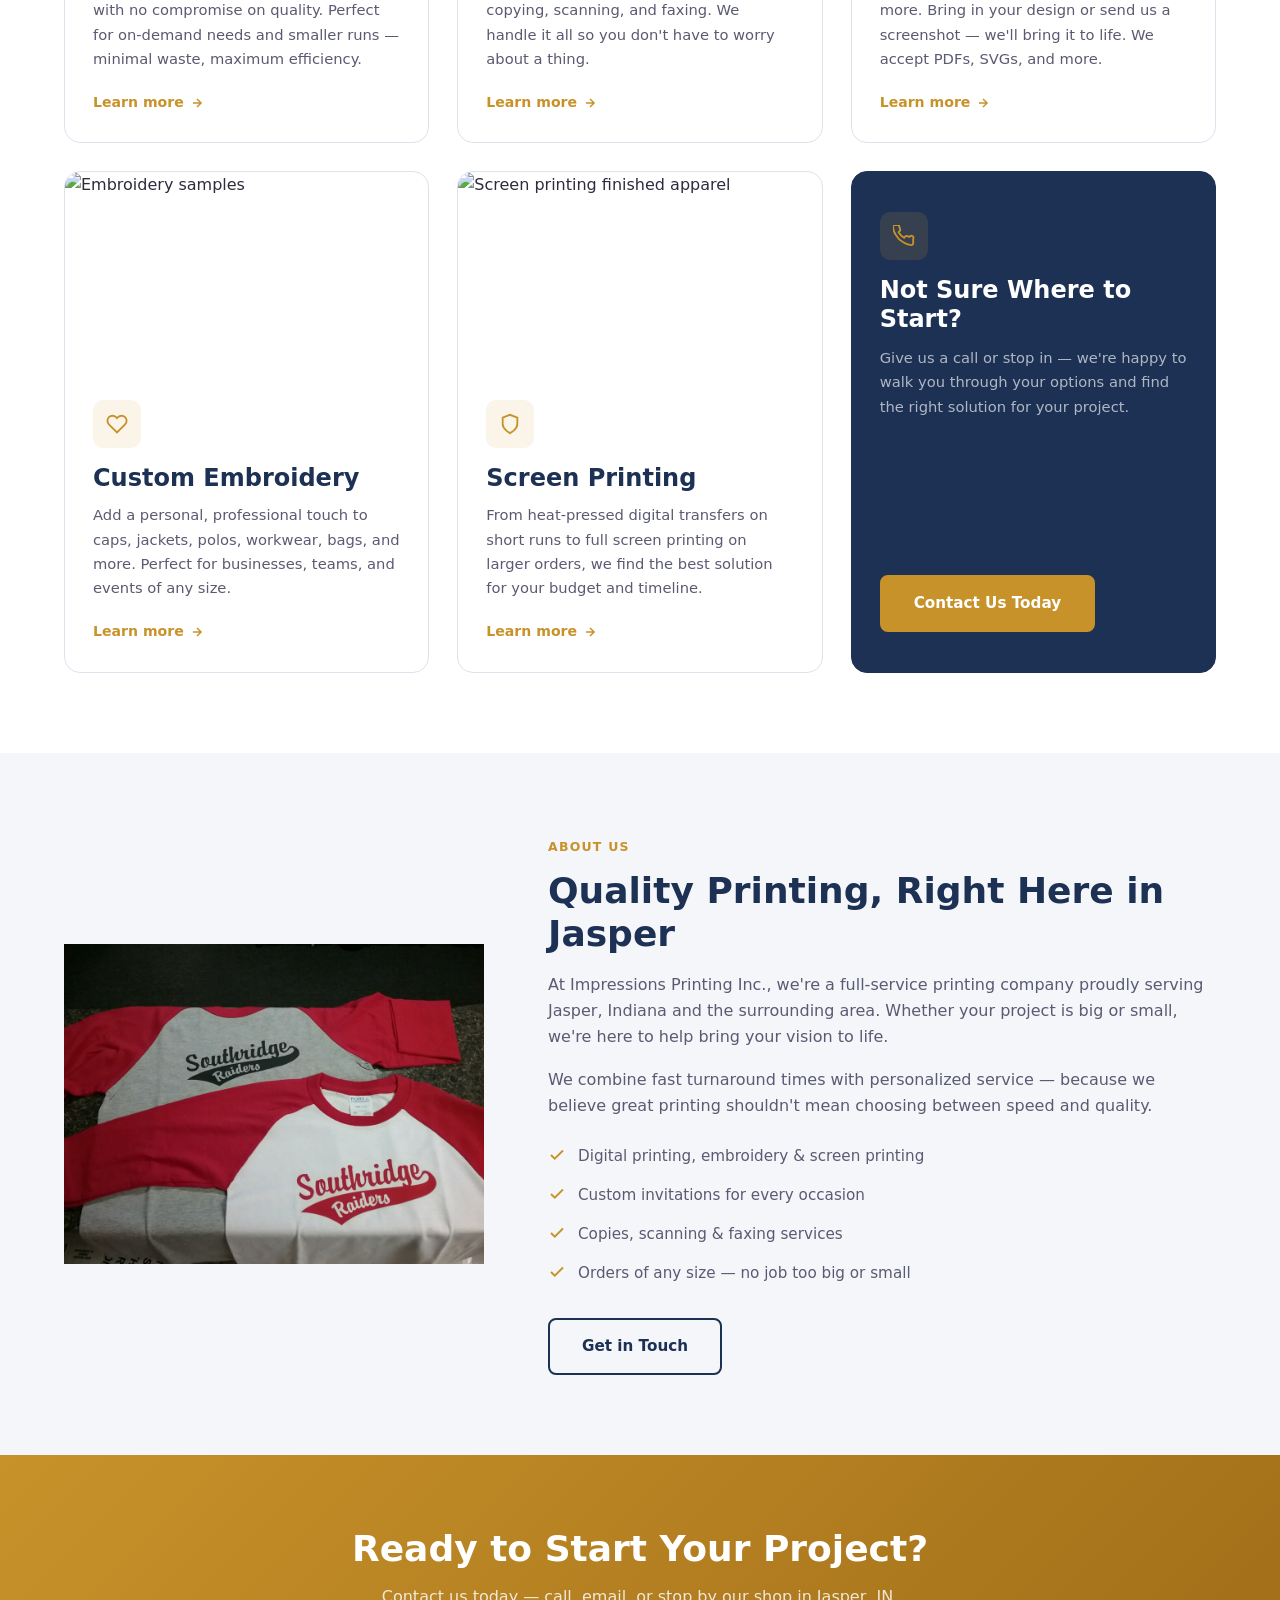
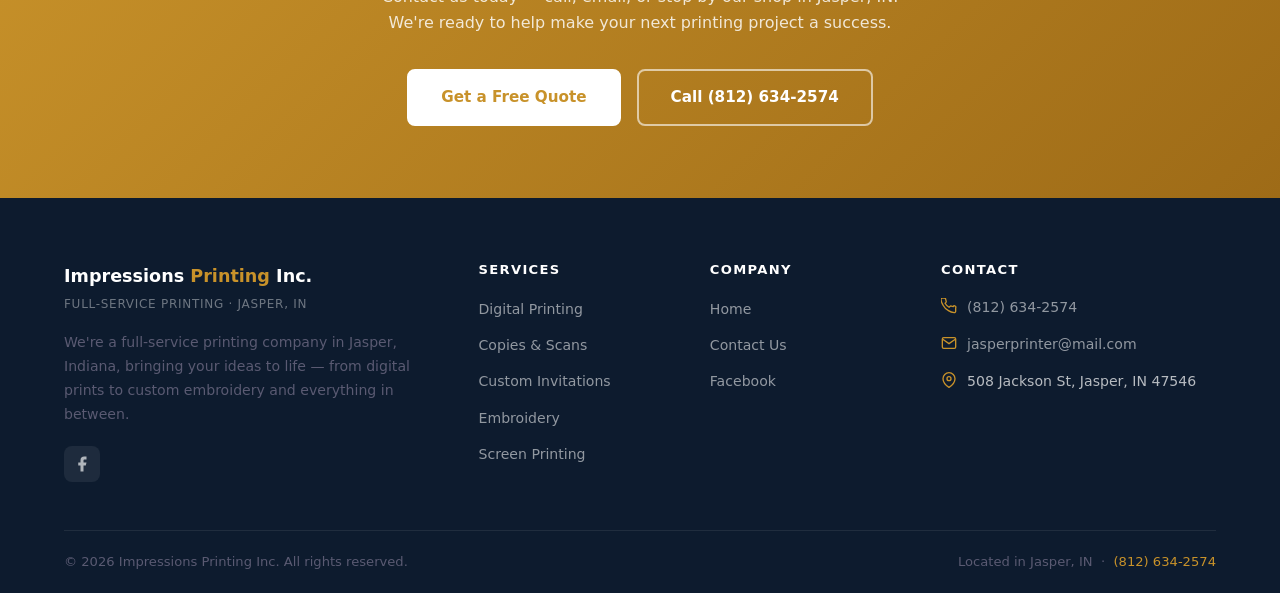
==== commit 0fa65c7d: "images added" ====
--- a/index.html
+++ b/index.html
@@ -49,10 +49,7 @@
   <section class="hero">
     <div class="hero__bg"></div>
     <div class="hero__image-area">
-      <div class="img-placeholder">
-        <svg width="48" height="48" fill="none" stroke="currentColor" stroke-width="1.5" viewBox="0 0 24 24"><rect x="2" y="3" width="20" height="14" rx="2"/><path d="M8 21h8M12 17v4"/></svg>
-        <span>Hero / Shop Image</span>
-      </div>
+      <img src="images/Rack_Of_Custom_Products.jpg" alt="Impressions Printing storefront" class="hero__image" loading="lazy" />
     </div>
     <div class="container">
       <div class="hero__content">
@@ -119,10 +116,7 @@
         <!-- Digital Printing -->
         <article class="service-card fade-in">
           <div class="service-card__image">
-            <div class="img-placeholder">
-              <svg width="36" height="36" fill="none" stroke="currentColor" stroke-width="1.5" viewBox="0 0 24 24"><rect x="2" y="3" width="20" height="14" rx="2"/><path d="M8 21h8M12 17v4"/></svg>
-              <span>Digital Printing Image</span>
-            </div>
+            <img src="images/image1 (8).jpeg" alt="Digital printing equipment" class="service-image" loading="lazy" />
           </div>
           <div class="service-card__body">
             <div class="service-card__icon">
@@ -140,10 +134,7 @@
         <!-- Copies / Scans / Fax -->
         <article class="service-card fade-in">
           <div class="service-card__image">
-            <div class="img-placeholder">
-              <svg width="36" height="36" fill="none" stroke="currentColor" stroke-width="1.5" viewBox="0 0 24 24"><polyline points="22 12 16 12 14 15 10 15 8 12 2 12"/><path d="M5.45 5.11L2 12v6a2 2 0 002 2h16a2 2 0 002-2v-6l-3.45-6.89A2 2 0 0016.76 4H7.24a2 2 0 00-1.79 1.11z"/></svg>
-              <span>Copy / Scan / Fax Image</span>
-            </div>
+            <img src="images/Engraved_Cutting_Board.jpg" alt="Copy and scan equipment" class="service-image" loading="lazy" />
           </div>
           <div class="service-card__body">
             <div class="service-card__icon">
@@ -161,10 +152,7 @@
         <!-- Invitations -->
         <article class="service-card fade-in">
           <div class="service-card__image">
-            <div class="img-placeholder">
-              <svg width="36" height="36" fill="none" stroke="currentColor" stroke-width="1.5" viewBox="0 0 24 24"><path d="M20 21v-2a4 4 0 00-4-4H8a4 4 0 00-4 4v2"/><circle cx="12" cy="7" r="4"/></svg>
-              <span>Invitations / Cards Image</span>
-            </div>
+            <img src="images/image1 (8).jpeg" alt="Invitation and card samples" class="service-image" loading="lazy" />
           </div>
           <div class="service-card__body">
             <div class="service-card__icon">
@@ -182,10 +170,7 @@
         <!-- Embroidery -->
         <article class="service-card fade-in">
           <div class="service-card__image">
-            <div class="img-placeholder">
-              <svg width="36" height="36" fill="none" stroke="currentColor" stroke-width="1.5" viewBox="0 0 24 24"><path d="M20.84 4.61a5.5 5.5 0 00-7.78 0L12 5.67l-1.06-1.06a5.5 5.5 0 00-7.78 7.78l1.06 1.06L12 21.23l7.78-7.78 1.06-1.06a5.5 5.5 0 000-7.78z"/></svg>
-              <span>Embroidery Image</span>
-            </div>
+            <img src="images/Embrodered_Shirt_Closeup.JPG" alt="Embroidery samples" class="service-image" loading="lazy" />
           </div>
           <div class="service-card__body">
             <div class="service-card__icon">
@@ -203,10 +188,7 @@
         <!-- Screen Printing -->
         <article class="service-card fade-in">
           <div class="service-card__image">
-            <div class="img-placeholder">
-              <svg width="36" height="36" fill="none" stroke="currentColor" stroke-width="1.5" viewBox="0 0 24 24"><circle cx="12" cy="12" r="10"/><path d="M8 14s1.5 2 4 2 4-2 4-2M9 9h.01M15 9h.01"/></svg>
-              <span>Screen Printing Image</span>
-            </div>
+            <img src="images/Sports_Shirt_Closeup_2.png" alt="Screen printing finished apparel" class="service-image" loading="lazy" />
           </div>
           <div class="service-card__body">
             <div class="service-card__icon">
@@ -241,10 +223,7 @@
     <div class="container">
       <div class="feature-row">
         <div class="feature-row__image fade-in">
-          <div class="img-placeholder" style="height:100%;">
-            <svg width="48" height="48" fill="none" stroke="currentColor" stroke-width="1.5" viewBox="0 0 24 24"><path d="M3 9l9-7 9 7v11a2 2 0 01-2 2H5a2 2 0 01-2-2z"/><polyline points="9 22 9 12 15 12 15 22"/></svg>
-            <span>Store / Team Photo</span>
-          </div>
+          <img src="images/Two_Embrodered_Shirts.JPG" alt="Store team photo" class="feature-image" loading="lazy" style="height:100%;" />
         </div>
         <div class="feature-row__content fade-in">
           <span class="eyebrow">About Us</span>
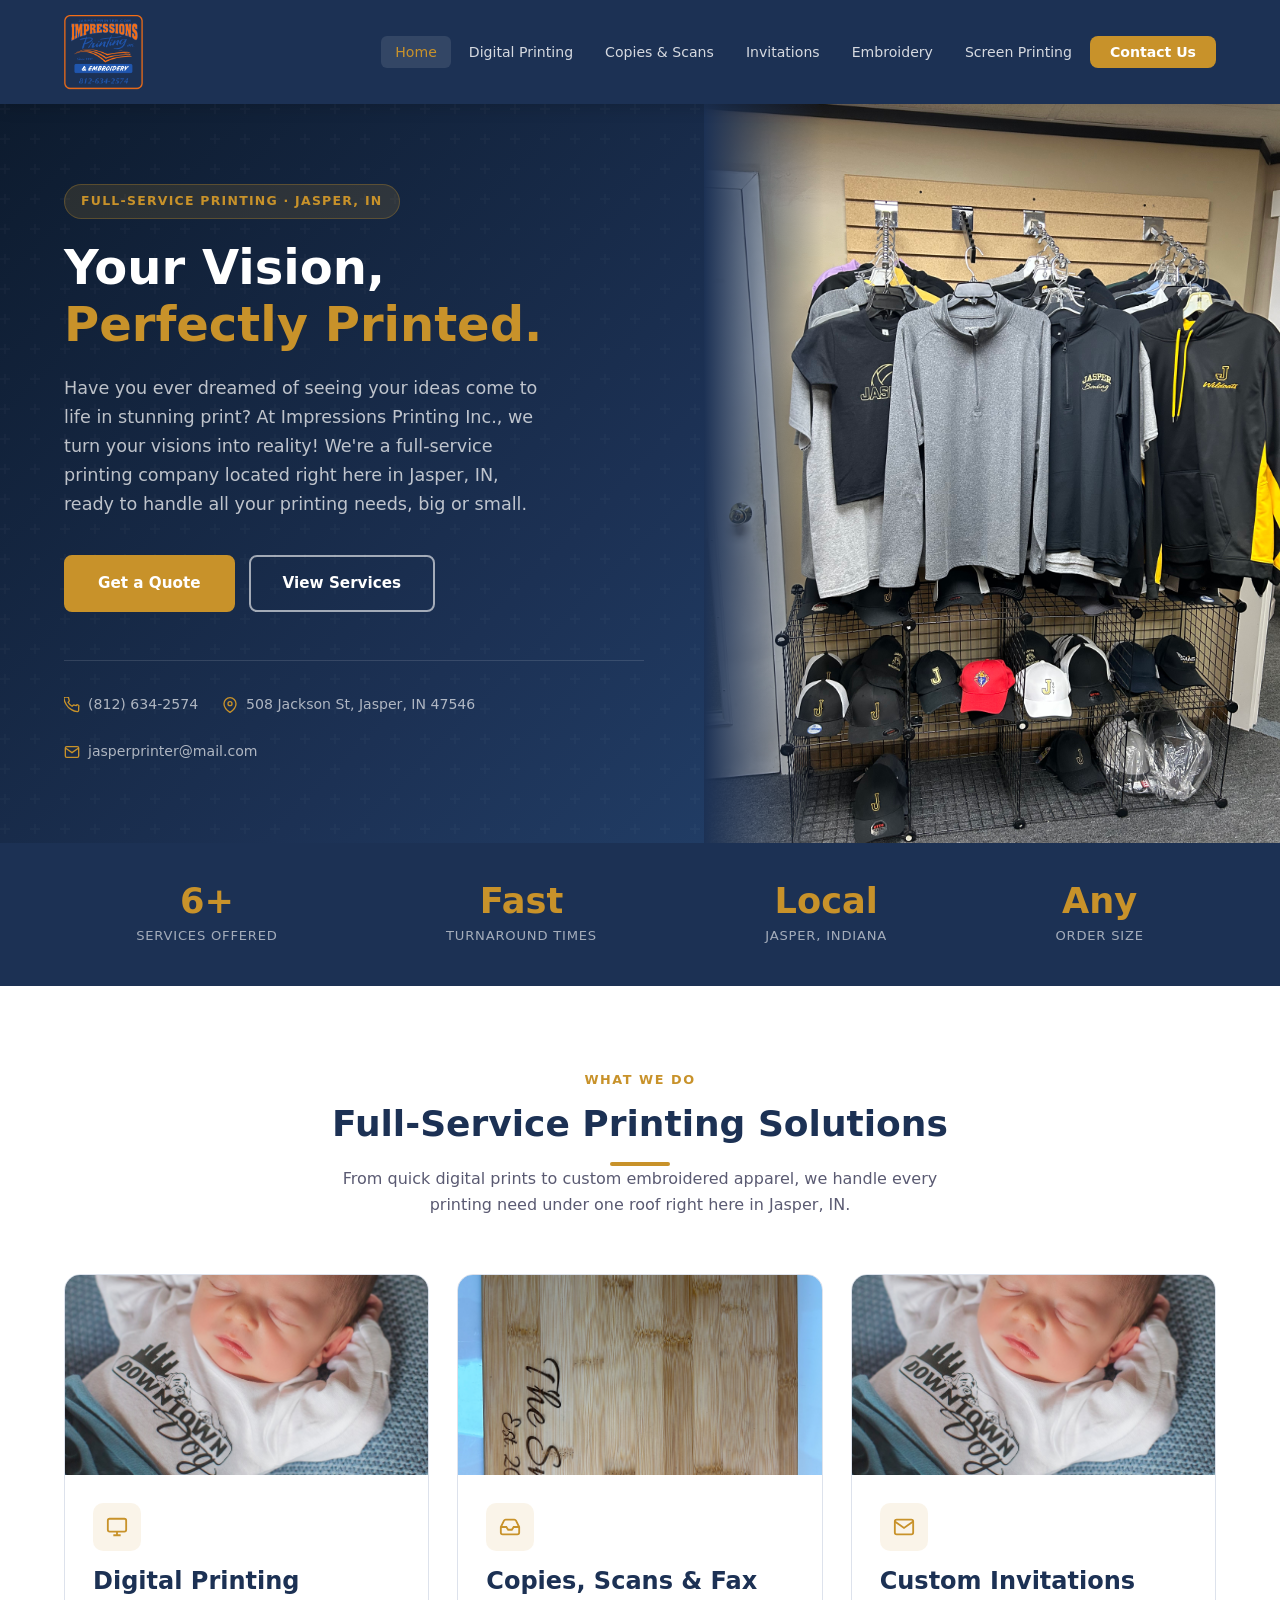
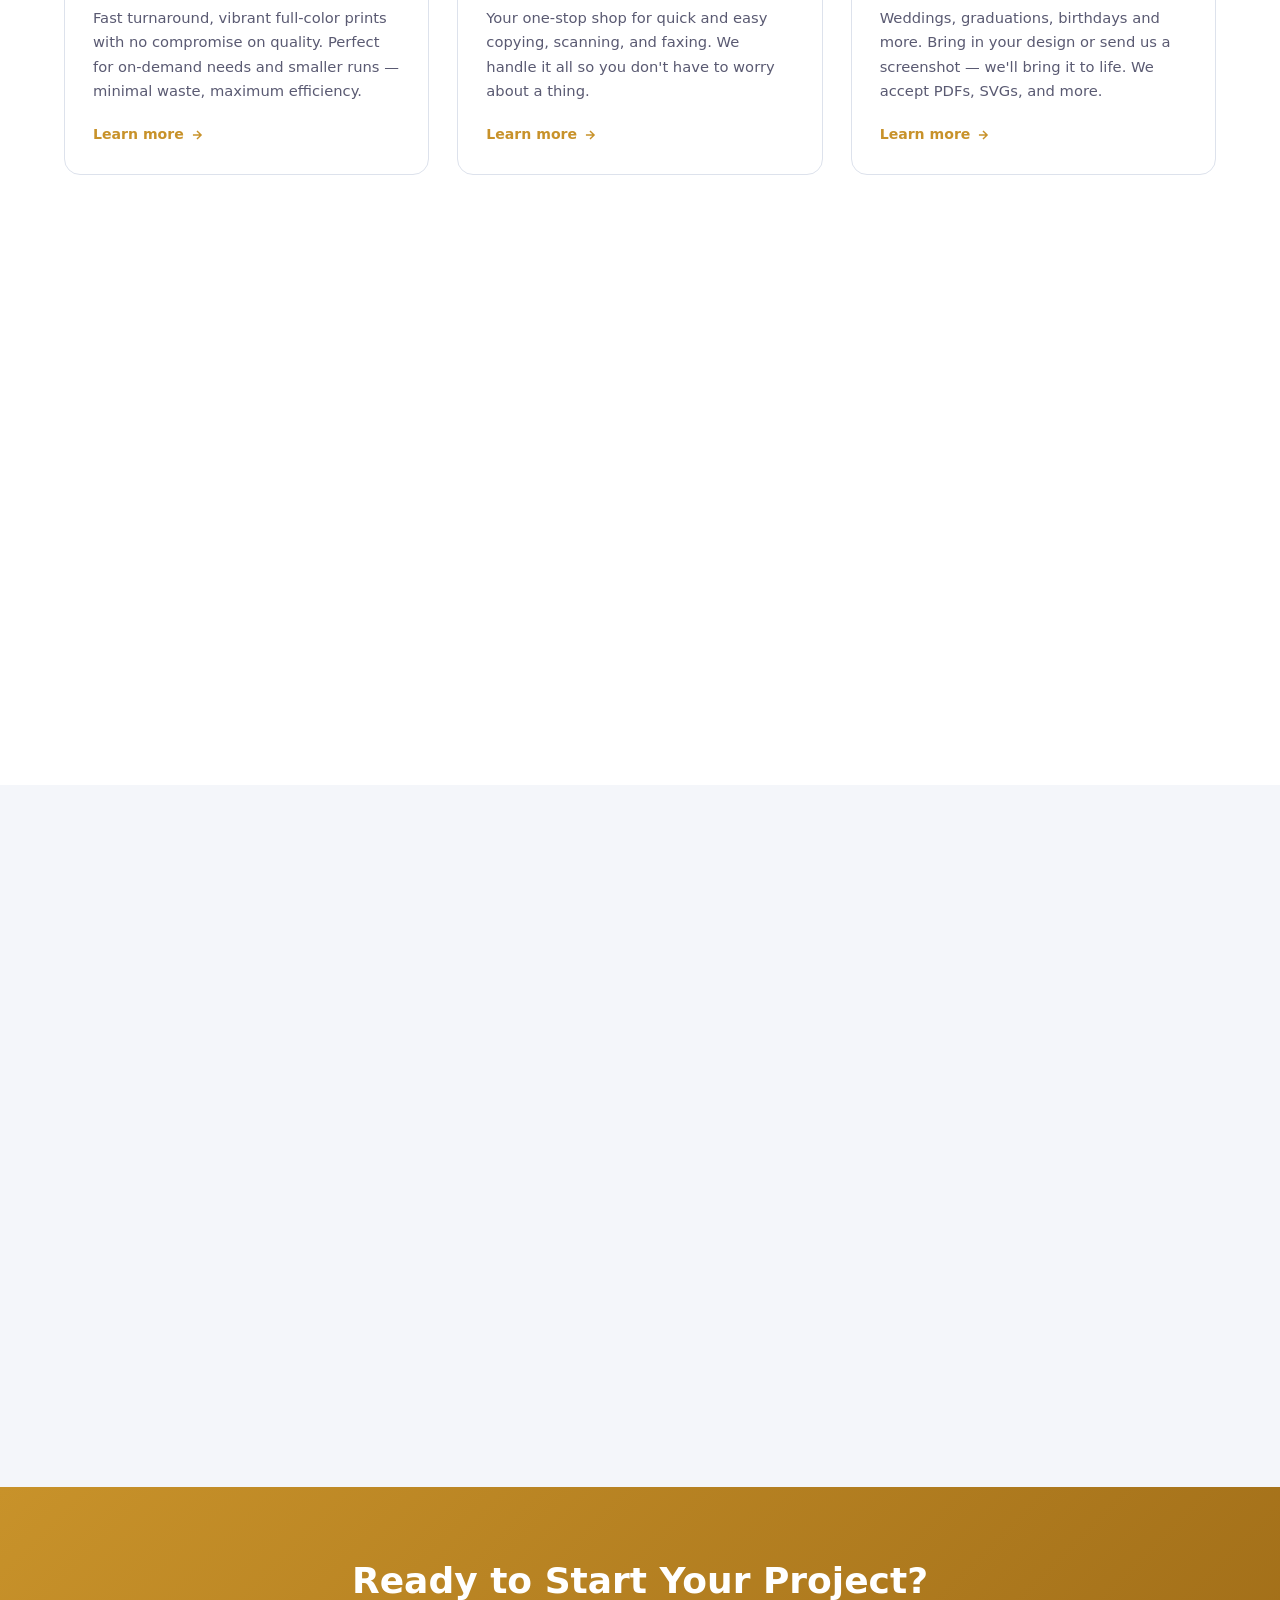
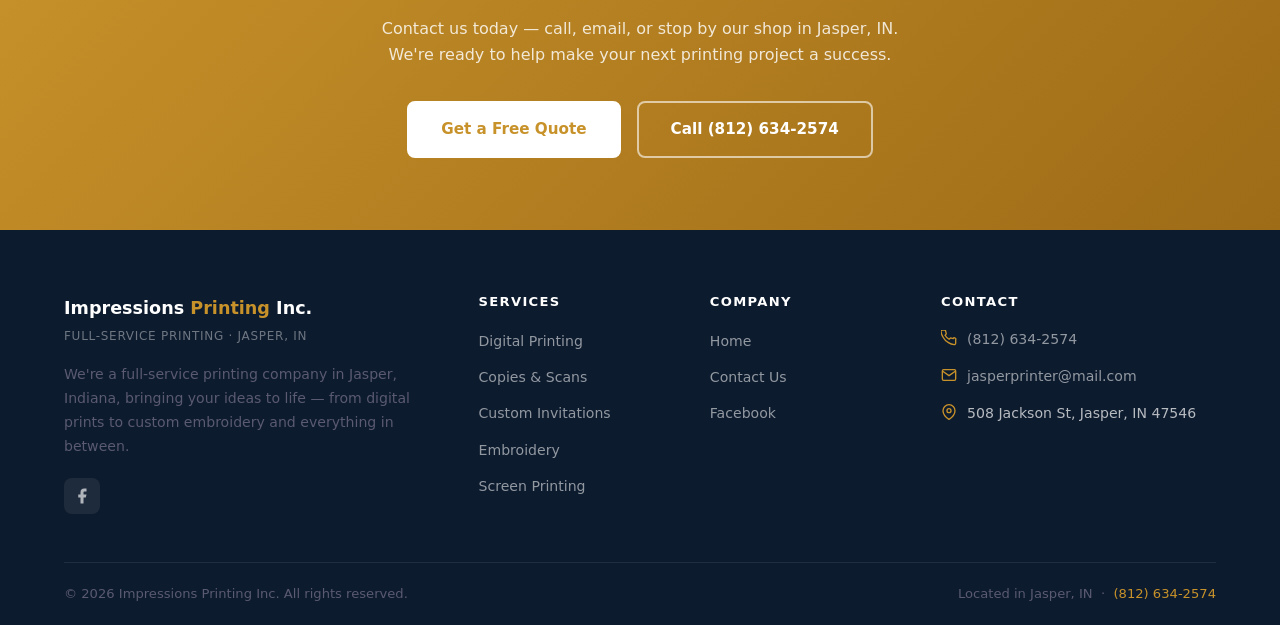
==== commit ffde2fb5: "added logo to nav bar" ====
--- a/index.html
+++ b/index.html
@@ -14,8 +14,7 @@
   <nav class="nav" role="navigation" aria-label="Main navigation">
     <div class="container nav__inner">
       <a href="index.html" class="nav__brand">
-        <span class="nav__brand-name">Impressions <span>Printing</span></span>
-        <span class="nav__brand-tagline">Jasper, Indiana</span>
+        <img src="images/Impressions%20%26%20embroidery%20logoo%202021.png" alt="Impressions Printing Inc. — Home" class="nav__logo" />
       </a>
 
       <ul class="nav__links" role="list">
--- a/css/style.css
+++ b/css/style.css
@@ -24,7 +24,7 @@
   --radius:         8px;
   --radius-lg:      16px;
   --transition:     0.25s ease;
-  --nav-height:     72px;
+  --nav-height:     104px;
   --max-width:      1200px;
 }
 
@@ -179,21 +179,16 @@
 }
 .nav__brand {
   display: flex;
-  flex-direction: column;
-  line-height: 1.15;
-}
-.nav__brand-name {
-  font-size: 1.15rem;
-  font-weight: 800;
-  color: #fff;
-  letter-spacing: -0.01em;
-}
-.nav__brand-name span { color: var(--accent); }
-.nav__brand-tagline {
-  font-size: 0.68rem;
-  color: rgba(255,255,255,0.55);
-  letter-spacing: 0.06em;
-  text-transform: uppercase;
+  align-items: center;
+}
+.nav__logo {
+  height: 85px;
+  width: auto;
+  display: block;
+  margin-top: 10px;
+}
+@media (max-width: 768px) {
+  .nav__logo { height: 54px; margin-top: 6px; }
 }
 .nav__links {
   display: flex;
@@ -562,6 +557,17 @@
 }
 .footer__bottom p { font-size: 0.82rem; }
 
+/* Ensure images cover their containers and are panned down ~20% on mobile so main subject is visible */
+.service-card__image img,
+.feature-row__image img,
+.service-image,
+.feature-image {
+    width: 100%;
+    height: 100%;
+    object-fit: cover;
+    object-position: 50% 60%;
+}
+
 /* ── Shared Responsive ──────────────────────────────────────── */
 @media (max-width: 1024px) {
   .feature-row__image { flex: 0 0 340px; }
@@ -569,7 +575,7 @@
 }
 
 @media (max-width: 768px) {
-  :root { --nav-height: 64px; }
+  :root { --nav-height: 72px; }
   .section { padding: 56px 0; }
   .nav__links { display: none; }
   .nav__hamburger { display: flex; }
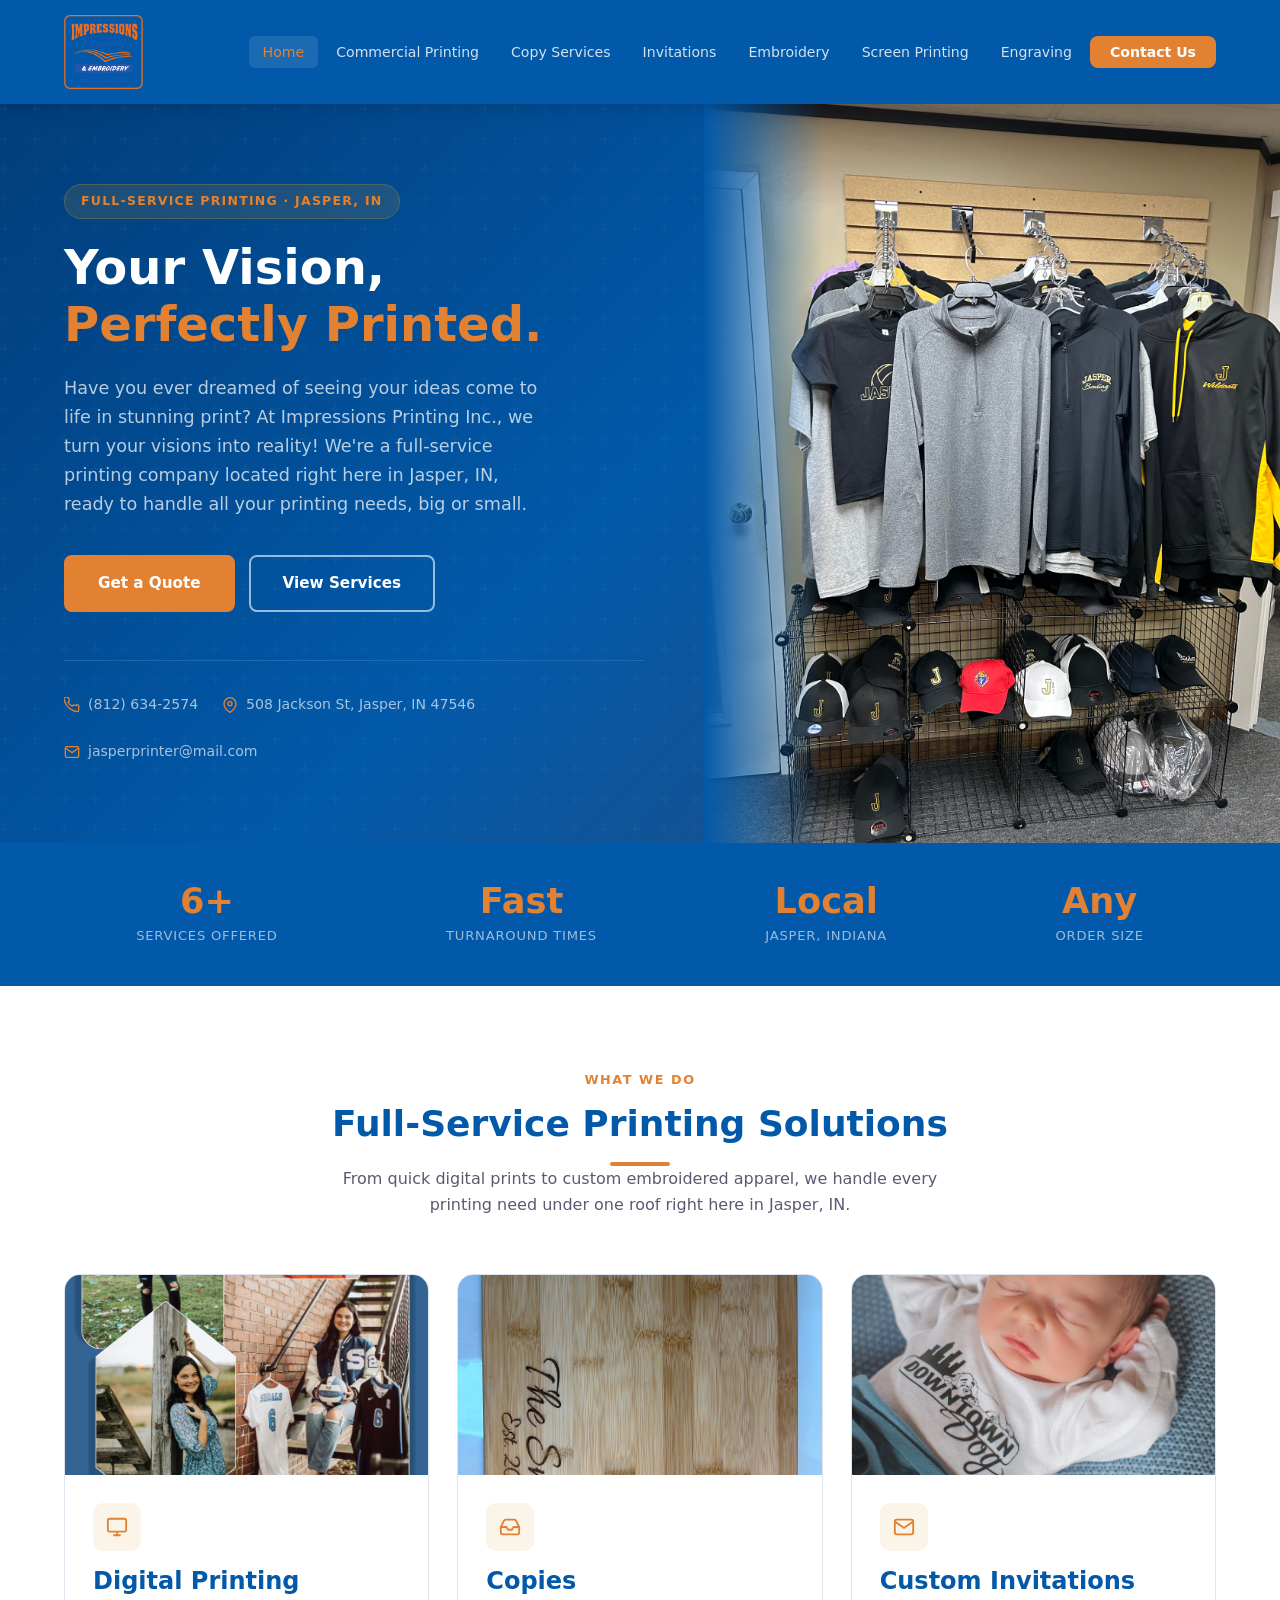
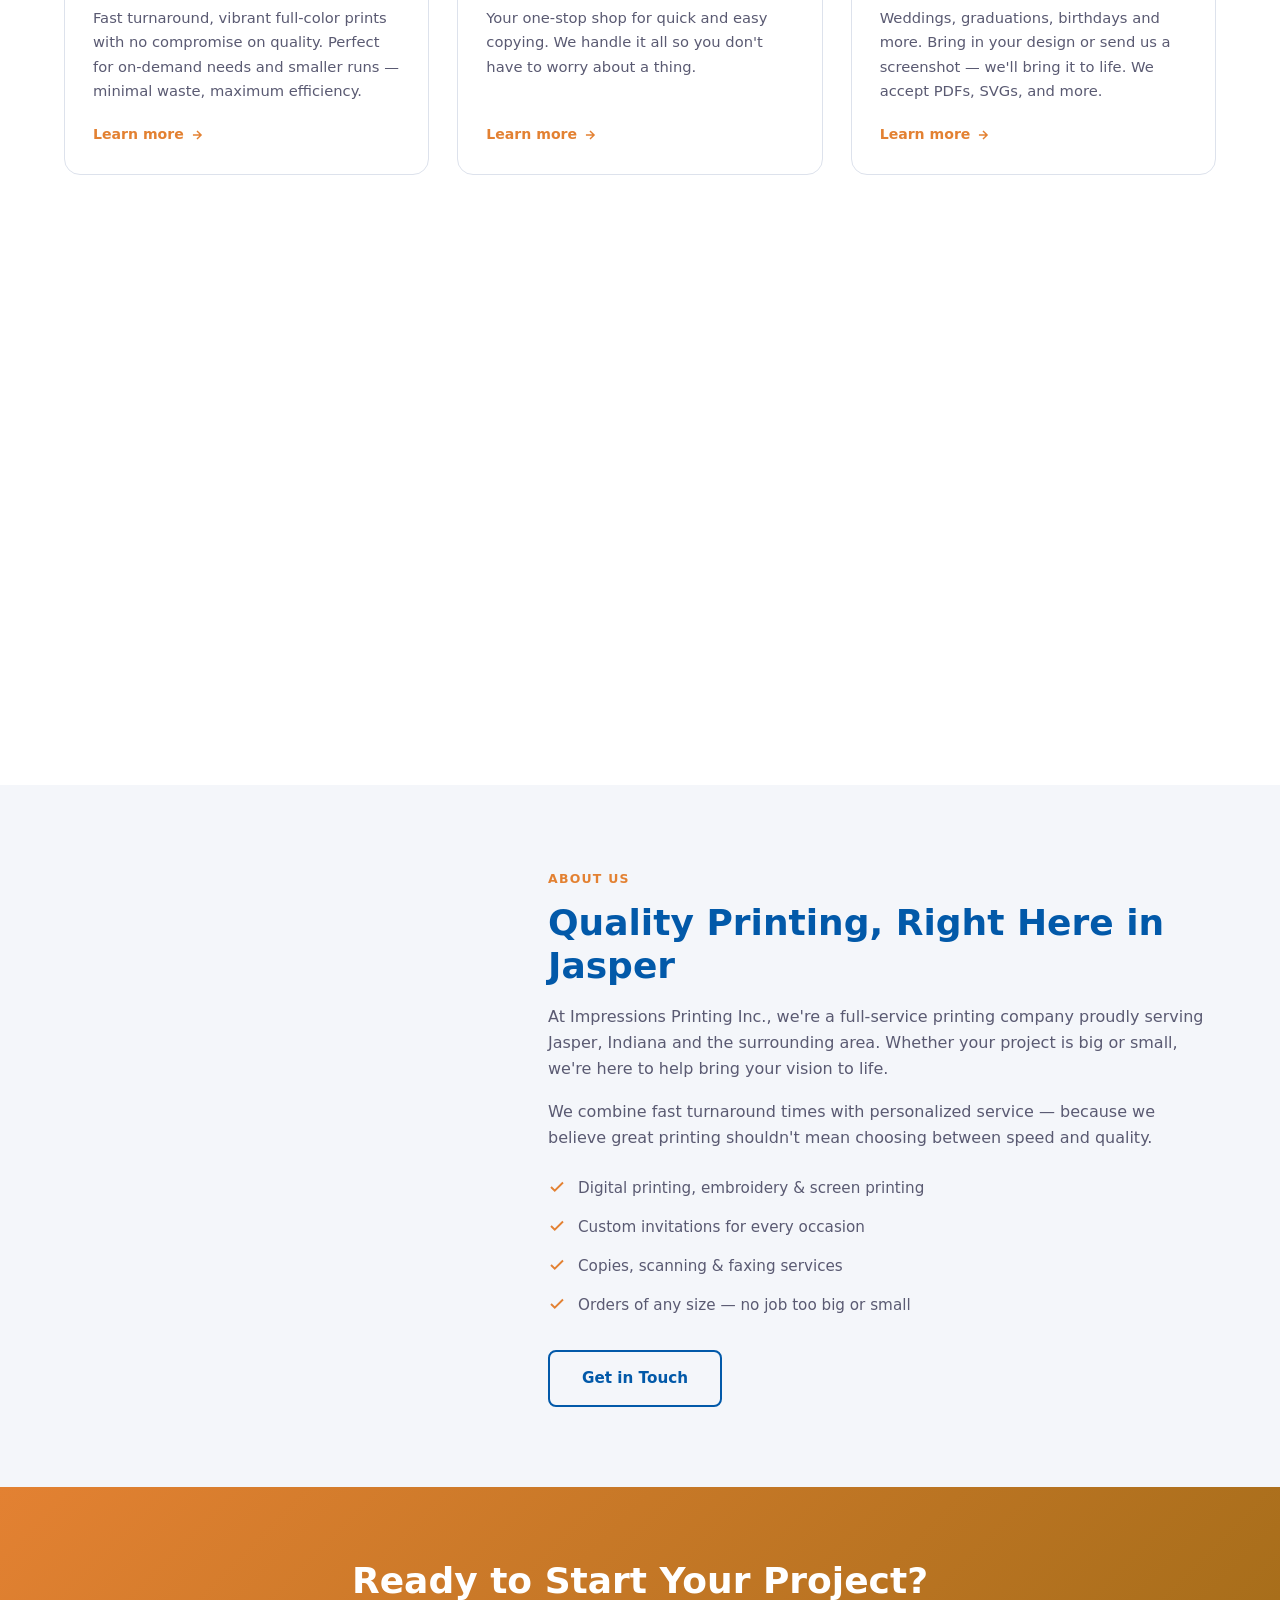
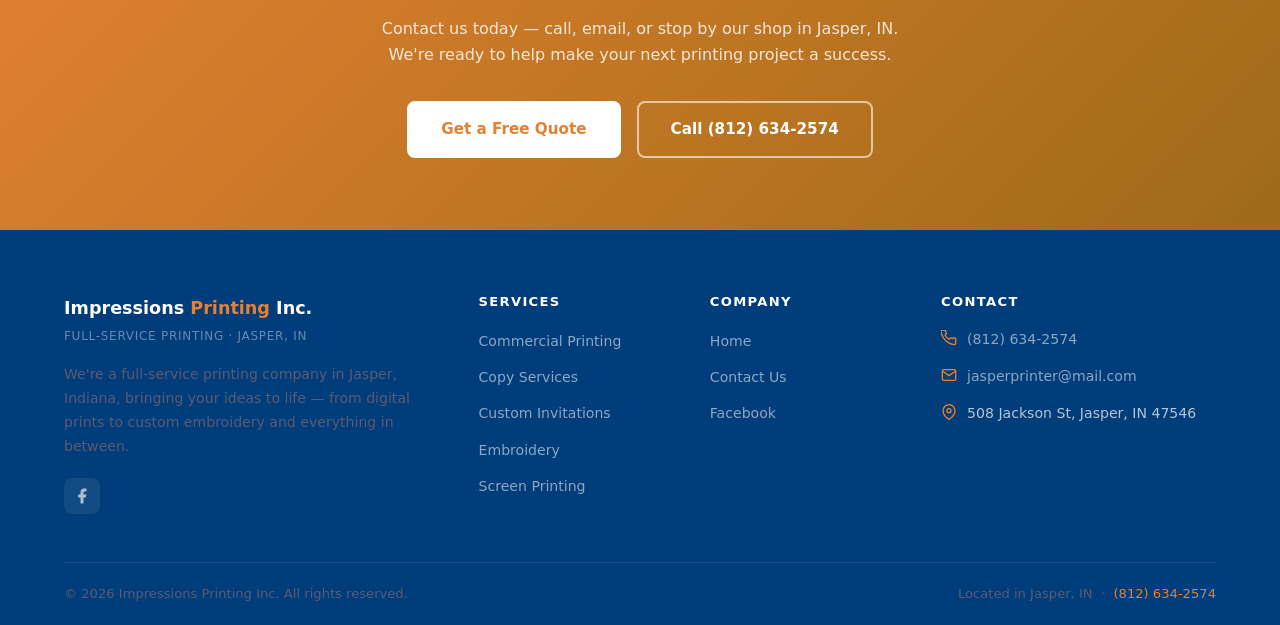
==== commit bd6d48db: "add new page and photos" ====
--- a/index.html
+++ b/index.html
@@ -19,11 +19,12 @@
 
       <ul class="nav__links" role="list">
         <li><a href="index.html" class="active">Home</a></li>
-        <li><a href="digital-printing.html">Digital Printing</a></li>
-        <li><a href="copies-scans-fax.html">Copies &amp; Scans</a></li>
+        <li><a href="digital-printing.html">Commercial Printing</a></li>
+        <li><a href="copies-scans-fax.html">Copy Services</a></li>
         <li><a href="invitations.html">Invitations</a></li>
         <li><a href="embroidery.html">Embroidery</a></li>
         <li><a href="screen-printing.html">Screen Printing</a></li>
+        <li><a href="engraving.html">Engraving</a></li>
         <li><a href="contact.html" class="nav__cta">Contact Us</a></li>
       </ul>
 
@@ -36,11 +37,12 @@
   <!-- Mobile Nav -->
   <div class="nav__mobile" id="mobileNav" role="navigation" aria-label="Mobile navigation">
     <a href="index.html" class="active">Home</a>
-    <a href="digital-printing.html">Digital Printing</a>
-    <a href="copies-scans-fax.html">Copies &amp; Scans</a>
+    <a href="digital-printing.html">Commercial Printing</a>
+    <a href="copies-scans-fax.html">Copy Services</a>
     <a href="invitations.html">Invitations</a>
     <a href="embroidery.html">Embroidery</a>
     <a href="screen-printing.html">Screen Printing</a>
+    <a href="engraving.html">Engraving</a>
     <a href="contact.html">Contact Us</a>
   </div>
 
@@ -115,7 +117,7 @@
         <!-- Digital Printing -->
         <article class="service-card fade-in">
           <div class="service-card__image">
-            <img src="images/image1 (8).jpeg" alt="Digital printing equipment" class="service-image" loading="lazy" />
+            <img src="images\DigitalPrintingMainPhoto.png" alt="Digital printing equipment" class="service-image" loading="lazy" />
           </div>
           <div class="service-card__body">
             <div class="service-card__icon">
@@ -130,7 +132,7 @@
           </div>
         </article>
 
-        <!-- Copies / Scans / Fax -->
+        <!-- Copies -->
         <article class="service-card fade-in">
           <div class="service-card__image">
             <img src="images/Engraved_Cutting_Board.jpg" alt="Copy and scan equipment" class="service-image" loading="lazy" />
@@ -139,8 +141,8 @@
             <div class="service-card__icon">
               <svg width="22" height="22" fill="none" stroke="currentColor" stroke-width="2" viewBox="0 0 24 24"><polyline points="22 12 16 12 14 15 10 15 8 12 2 12"/><path d="M5.45 5.11L2 12v6a2 2 0 002 2h16a2 2 0 002-2v-6l-3.45-6.89A2 2 0 0016.76 4H7.24a2 2 0 00-1.79 1.11z"/></svg>
             </div>
-            <h3>Copies, Scans &amp; Fax</h3>
-            <p>Your one-stop shop for quick and easy copying, scanning, and faxing. We handle it all so you don't have to worry about a thing.</p>
+            <h3>Copies</h3>
+            <p>Your one-stop shop for quick and easy copying. We handle it all so you don't have to worry about a thing.</p>
             <a href="copies-scans-fax.html" class="service-card__link">
               Learn more
               <svg width="14" height="14" fill="none" stroke="currentColor" stroke-width="2.5" viewBox="0 0 24 24"><path d="M5 12h14M12 5l7 7-7 7"/></svg>
@@ -283,8 +285,8 @@
         <div class="footer__col">
           <h5>Services</h5>
           <ul class="footer__links">
-            <li><a href="digital-printing.html">Digital Printing</a></li>
-            <li><a href="copies-scans-fax.html">Copies &amp; Scans</a></li>
+            <li><a href="digital-printing.html">Commercial Printing</a></li>
+            <li><a href="copies-scans-fax.html">Copy Services</a></li>
             <li><a href="invitations.html">Custom Invitations</a></li>
             <li><a href="embroidery.html">Embroidery</a></li>
             <li><a href="screen-printing.html">Screen Printing</a></li>
--- a/css/style.css
+++ b/css/style.css
@@ -6,11 +6,11 @@
 
 /* ── Variables ─────────────────────────────────────────────── */
 :root {
-  --primary:        #1C3154;
-  --primary-hover:  #243D68;
-  --accent:         #C8922A;
-  --accent-hover:   #DDA535;
-  --dark:           #0D1B2E;
+  --primary:        #0259A9;
+  --primary-hover:  #1A6DBF;
+  --accent:         #E38132;
+  --accent-hover:   #F0924A;
+  --dark:           #013D7A;
   --text:           #2C2C3E;
   --text-secondary: #5A5A72;
   --text-light:     #8A8AA0;
